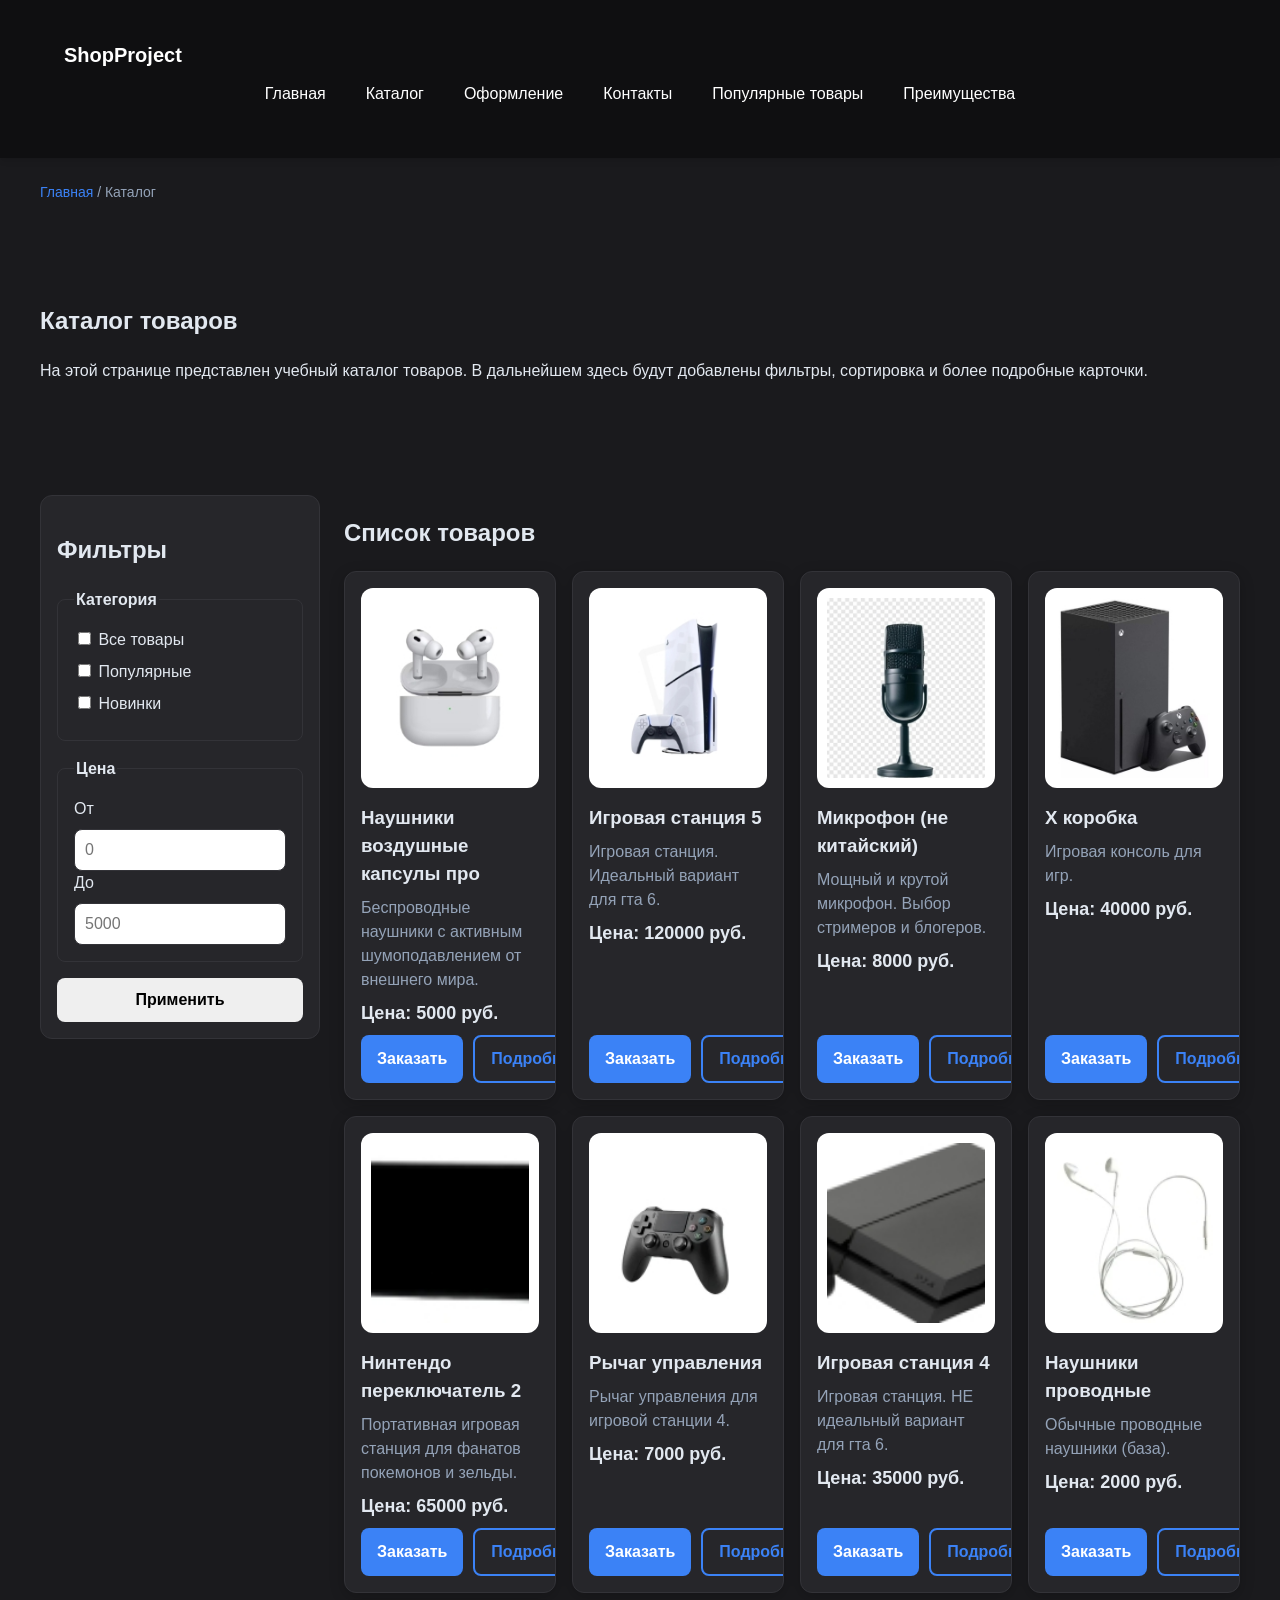
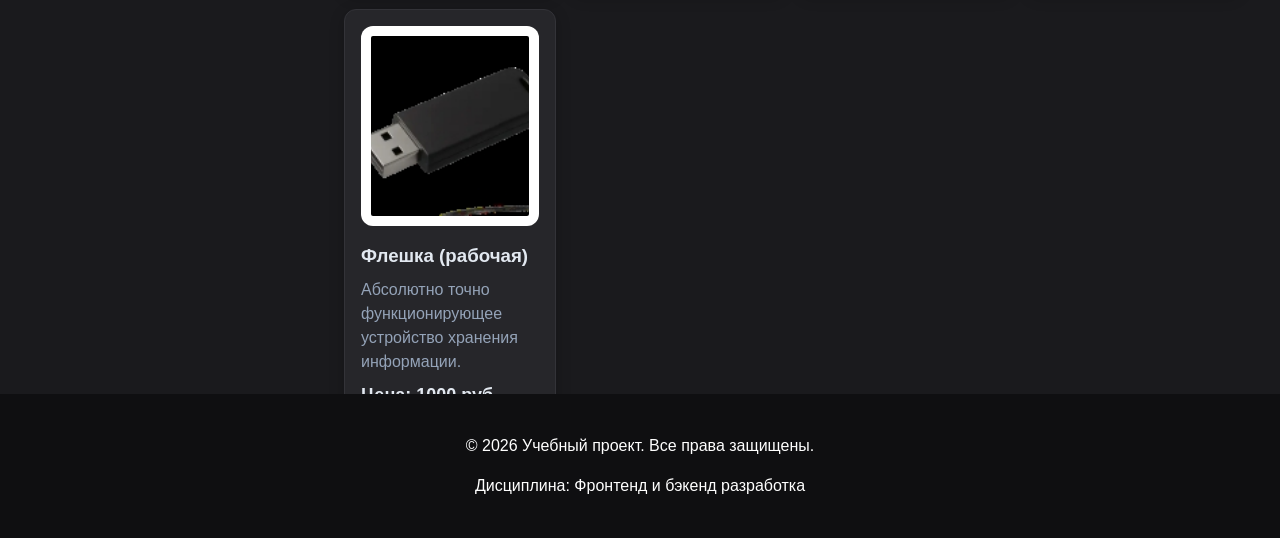
==== catalog.html @ 5bb9aa38 "feat: add responsive layout styles" ====
<!DOCTYPE html>
<html lang="ru">
<head>
    <meta charset="UTF-8">
    <meta name="viewport" content="width=device-width, initial-scale=1.0">
    <meta name="description" content="Каталог товаров учебного интернет-магазина.">
    <title>Каталог товаров — Учебный интернет-магазин</title>
    <link rel="stylesheet" href="css/style.css">
    <link rel="stylesheet" href="css/responsive.css">
    <script src="js/main.js" defer></script>
    <meta property="og:type" content="website">
    <meta property="og:title" content="Учебный интернет-магазин">
    <meta property="og:description" content="Учебный frontend-проект интернет-магазина.">
    <meta property="og:image" content="https://Al3xKhrom.github.io/kr1-html-css-shop/images/preview.jpg">
</head>
<body>
<header class="site-header">
    <div class="site-header__inner">
        <a class="site-header__logo" href="index.html">ShopProject</a>
        <nav class="site-nav" aria-label="Основная навигация">
            <ul class="site-nav__list">
                <li class="site-nav__item"><a class="site-nav__link" href="index.html">Главная</a></li>
                <li class="site-nav__item"><a class="site-nav__link" href="catalog.html">Каталог</a></li>
                <li class="site-nav__item"><a class="site-nav__link" href="order.html">Оформление</a></li>
                <li class="site-nav__item"><a class="site-nav__link" href="contacts.html">Контакты</a></li>
                <li class="site-nav__item"><a class="site-nav__link" href="index.html#popular">Популярные товары</a></li>
                <li class="site-nav__item"><a class="site-nav__link" href="index.html#advantages">Преимущества</a></li>
            </ul>
        </nav>
    </div>
</header>

<main>
    <nav class="breadcrumbs" aria-label="Хлебные крошки">
        <a class="breadcrumbs__link" href="index.html">Главная</a>
        <span class="breadcrumbs__current">Каталог</span>
    </nav>
    <section class="section">
        <h1>Каталог товаров</h1>
        <p>
            На этой странице представлен учебный каталог товаров.
            В дальнейшем здесь будут добавлены фильтры, сортировка и более
            подробные карточки.
        </p>
    </section>
    <section class="catalog-layout">
        <aside class="catalog-filters">
            <h2>Фильтры</h2>
            <form class="filters-form" action="#" method="get">
                <fieldset>
                    <legend>Категория</legend>
                    <label>
                        <input type="checkbox" name="category" value="all">
                        Все товары
                    </label>
                    <label>
                        <input type="checkbox" name="category" value="popular">
                        Популярные
                    </label>
                    <label>
                        <input type="checkbox" name="category" value="new">
                        Новинки
                    </label>
                </fieldset>
                <fieldset>
                    <legend>Цена</legend>
                    <label for="price-from">От</label>
                    <input id="price-from" name="price-from" type="number" min="0" placeholder="0">
                    <label for="price-to">До</label>
                    <input id="price-to" name="price-to" type="number" min="0" placeholder="5000">
                </fieldset>
                <button class="button" type="submit">Применить</button>
            </form>
        </aside>
        <section class="catalog-products">
            <h2>Список товаров</h2>
            <div class="products-grid">
            <article class="product-card">
                <img class="product-card__image" src="images/product-1.jpg" alt="Беспроводные наушники">
                <h3 class="product-card__title">Наушники воздушные капсулы про</h3>
                <p class="product-card__description">Беспроводные наушники с активным шумоподавлением от внешнего мира.</p>
                <p class="product-card__price">Цена: 5000 руб.</p>
                <div style="margin-top: auto; display: flex; gap: 10px;">
                    <button class="button button--primary product-card__button" type="button" data-product="Беспроводные наушники" style="margin-top: 0;">Заказать</button>
                    <a class="button button--secondary" href="product.html">Подробнее</a>
            </article>
            <article class="product-card">
                <img class="product-card__image" src="images/product-2.jpg" alt="Игровая станция 5">
                <h3 class="product-card__title">Игровая станция 5</h3>
                <p class="product-card__description">Игровая станция. Идеальный вариант для гта 6.</p>
                <p class="product-card__price">Цена: 120000 руб.</p>
                <div style="margin-top: auto; display: flex; gap: 10px;">
                    <button class="button button--primary product-card__button" type="button" data-product="Игровая станция 5" style="margin-top: 0;">Заказать</button>
                    <a class="button button--secondary" href="product.html">Подробнее</a>
            </article>
            <article class="product-card">
                <img class="product-card__image" src="images/product-3.jpg" alt="Микрофон">
                <h3 class="product-card__title">Микрофон (не китайский) </h3>
                <p class="product-card__description">Мощный и крутой микрофон. Выбор стримеров и блогеров.</p>
                <p class="product-card__price">Цена: 8000 руб.</p>
                <div style="margin-top: auto; display: flex; gap: 10px;">
                    <button class="button button--primary product-card__button" type="button" data-product="Микрофон" style="margin-top: 0;">Заказать</button>
                    <a class="button button--secondary" href="product.html">Подробнее</a>
            </article>
                <article class="product-card">
                    <img class="product-card__image" src="images/product-4.jpg" alt="Х коробка">
                    <h3 class="product-card__title">Х коробка</h3>
                    <p class="product-card__description">Игровая консоль для игр.</p>
                    <p class="product-card__price">Цена: 40000 руб.</p>
                    <div style="margin-top: auto; display: flex; gap: 10px;">
                        <button class="button button--primary product-card__button" type="button" data-product="Х коробка" style="margin-top: 0;">Заказать</button>
                        <a class="button button--secondary" href="product.html">Подробнее</a>
                </article>
                <article class="product-card">
                    <img class="product-card__image" src="images/product-5.jpg" alt="Нинтендо переключатель 2">
                    <h3 class="product-card__title">Нинтендо переключатель 2</h3>
                    <p class="product-card__description">Портативная игровая станция для фанатов покемонов и зельды.</p>
                    <p class="product-card__price">Цена: 65000 руб.</p>
                    <div style="margin-top: auto; display: flex; gap: 10px;">
                        <button class="button button--primary product-card__button" type="button" data-product="Нинтендо переключатель 2" style="margin-top: 0;">Заказать</button>
                        <a class="button button--secondary" href="product.html">Подробнее</a>
                </article>
                <article class="product-card">
                    <img class="product-card__image" src="images/product-6.jpg" alt="Рычаг управления">
                    <h3 class="product-card__title">Рычаг управления</h3>
                    <p class="product-card__description">Рычаг управления для игровой станции 4.</p>
                    <p class="product-card__price">Цена: 7000 руб.</p>
                    <div style="margin-top: auto; display: flex; gap: 10px;">
                        <button class="button button--primary product-card__button" type="button" data-product="Рычаг управления" style="margin-top: 0;">Заказать</button>
                        <a class="button button--secondary" href="product.html">Подробнее</a>
                </article>
                <article class="product-card">
                <img class="product-card__image" src="images/product-7.jpg" alt="Игровая станция 4">
                <h3 class="product-card__title">Игровая станция 4</h3>
                <p class="product-card__description">Игровая станция. НЕ идеальный вариант для гта 6.</p>
                <p class="product-card__price">Цена: 35000 руб.</p>
                    <div style="margin-top: auto; display: flex; gap: 10px;">
                        <button class="button button--primary product-card__button" type="button" data-product="Игровая станция 4" style="margin-top: 0;">Заказать</button>
                        <a class="button button--secondary" href="product.html">Подробнее</a>
            </article>
                <article class="product-card">
                    <img class="product-card__image" src="images/product-8.jpg" alt="Наушники проводные">
                    <h3 class="product-card__title">Наушники проводные</h3>
                    <p class="product-card__description">Обычные проводные наушники (база).</p>
                    <p class="product-card__price">Цена: 2000 руб.</p>
                    <div style="margin-top: auto; display: flex; gap: 10px;">
                        <button class="button button--primary product-card__button" type="button" data-product="Наушники проводные" style="margin-top: 0;">Заказать</button>
                        <a class="button button--secondary" href="product.html">Подробнее</a>
                </article>
                <article class="product-card">
                    <img class="product-card__image" src="images/product-9.jpg" alt="Флешка (рабочая)">
                    <h3 class="product-card__title">Флешка (рабочая)</h3>
                    <p class="product-card__description">Абсолютно точно функционирующее устройство хранения информации.</p>
                    <p class="product-card__price">Цена: 1000 руб.</p>
                    <div style="margin-top: auto; display: flex; gap: 10px;">
                        <button class="button button--primary product-card__button" type="button" data-product="Флешка (рабочая)" style="margin-top: 0;">Заказать</button>
                        <a class="button button--secondary" href="product.html">Подробнее</a>
                </article>
        </div>
    </section>
</main>
<footer>
    <p>&copy; 2026 Учебный проект. Все права защищены.</p>
    <p>Дисциплина: Фронтенд и бэкенд разработка</p>
</footer>
<dialog class="order-dialog" id="order-dialog" aria-labelledby="order-dialog-title">
    <h2 class="order-dialog__title" id="order-dialog-title">Оформление заявки</h2>
    <form class="order-form" id="order-form" action="#" method="post" novalidate>
        <input id="selected-product" name="selected-product" type="hidden">
        <div class="order-form__field">
            <label class="order-form__label" for="order-name">Имя</label>
            <input class="order-form__input" id="order-name" name="name" type="text" placeholder="Введите ваше имя" minlength="2" autocomplete="given-name" required>
        </div>
        <div class="order-form__field">
            <label class="order-form__label" for="order-email">E-mail</label>
            <input class="order-form__input" id="order-email" name="email" type="email" placeholder="example@mail.ru" autocomplete="email" required>
        </div>
        <div class="order-form__field">
            <label class="order-form__label" for="order-phone">Телефон</label>
            <input class="order-form__input" id="order-phone" name="phone" type="tel" inputmode="tel" placeholder="+7 (900) 000-00-00" pattern="^\+7 \(\d{3}\) \d{3}-\d{2}-\d{2}$" required>
            <small>Формат: +7 (900) 000-00-00</small>
        </div>
        <div class="order-form__field">
            <label class="order-form__label" for="order-date">Дата связи</label>
            <input class="order-form__input" id="order-date" name="date" type="date">
        </div>
        <div class="order-form__field">
            <label class="order-form__label" for="order-topic">Тема заявки</label>
            <select class="order-form__select" id="order-topic" name="topic" required>
                <option value="">Выберите тему</option>
                <option value="product">Заказ товара</option>
                <option value="consultation">Консультация</option>
                <option value="delivery">Доставка</option>
            </select>
        </div>
        <div class="order-form__field">
            <label class="order-form__label" for="order-comment">Комментарий</label>
            <textarea class="order-form__textarea" id="order-comment" name="comment" rows="4" placeholder="Укажите дополнительную информацию"></textarea>
        </div>
        <div class="order-form__field order-form__field--checkbox">
            <label class="order-form__label">
                <input class="order-form__input" id="order-agreement" name="agreement" type="checkbox" required>
                Я согласен на обработку данных
            </label>
        </div>
        <div class="order-form__actions">
            <button class="button button--secondary" type="button" id="close-order-dialog">Закрыть</button>
            <button class="button button--primary" type="submit">Отправить заявку</button>
        </div>
    </form>
</dialog>
<p class="success-message" id="success-message" hidden>
    Форма успешно отправлена!
</p>
</body>
</html>
---- css/style.css ----
/* ===============================
   1. Переменные проекта
   =============================== */

:root {
    /* Основные цвета проекта */
    --color-bg: #1a1a1d; /* Темно-серый фон сайта */
    --color-surface: #26262a; /* Цвет карточек (чуть светлее фона) */
    --color-surface-accent: #0f0f11; /* Почти черная шапка и футер */
    --color-text: #e2e8f0; /* Светло-серый, почти белый текст для хорошей читаемости */
    --color-muted: #94a3b8; /* Приглушенный серый для второстепенного текста */
    --color-primary: #3b82f6; /* Яркий синий акцент для кнопок и ссылок */
    --color-primary-dark: #2563eb;
    --color-border: #333338; /* Темные границы */
    --color-danger: #ef4444;
    --color-success: #10b981;
    --color-success-bg: rgba(16, 185, 129, 0.1); /* Полупрозрачный фон для успешных сообщений */
    --color-white: #ffffff;
    /* Отступы */
    --space-xs: 4px;
    --space-sm: 8px;
    --space-md: 16px;
    --space-lg: 24px;
    --space-xl: 32px;
    /* Скругления */
    --radius-sm: 8px;
    --radius-md: 12px;
    --radius-lg: 20px;
    /* Размеры */
    --container-width: 1200px;
}

/* ===============================
   2. Базовые стили
   =============================== */

* {
    box-sizing: border-box;
}

body {
    position: relative;
    min-height: 100vh;
    margin: 0;
    font-family: Arial, sans-serif;
    line-height: 1.5;
    color: var(--color-text);
    background-color: var(--color-bg);
}

html {
    scroll-behavior: smooth;
    scroll-padding-top: 200px; /* Отступ для якорных ссылок при липкой шапке */
}

:target {
    outline: 2px dashed var(--color-primary);
    outline-offset: 4px;
}

/* ===============================
   3. Шапка, Навигация и Подвал
   =============================== */

header,
main,
footer {
    padding: var(--space-lg);
}

.site-header {
    background-color: var(--color-surface-accent);
    position: sticky;
    top: 0;
    z-index: -100500;
    box-shadow: 0 4px 6px -1px rgba(0, 0, 0, 0.1);
}
.site-header__inner {
    max-width: var(--container-width);
    margin: 0 auto;
    padding: var(--space-md) var(--space-lg);
}
.site-header__logo {
    font-weight: 700;
    font-size: 20px;
    color: var(--color-white);
    text-decoration: none;
}

.site-nav__list {
    display: flex;
    flex-wrap: wrap;
    justify-content: center;
    align-items: center;
    gap: var(--space-md);
    padding: 0;
    margin: var(--space-sm) 0 0;
    list-style: none;
}
.site-nav__link {
    display: inline-block;
    padding: var(--space-sm) var(--space-md);
    color: var(--color-white);
    text-decoration: none;
    border-radius: var(--radius-sm);
    transition: background-color 0.2s ease;
}
.site-nav__link:hover,
.site-nav__link--active {
    color: var(--color-white);
    background-color: var(--color-primary);
}
.site-nav__link:focus-visible {
    outline: 2px solid var(--color-white);
    outline-offset: 3px;
}

footer {
    background-color: var(--color-surface-accent);
    z-index: 100;
    padding: var(--space-lg);
    color: var(--color-white);
    text-align: center;
    bottom: 0;
    left: 0;
    width: 100%;
    position: absolute
}

/* ===============================
   4. Общие элементы (Кнопки, Ссылки)
   =============================== */

a {
    color: var(--color-primary);
}
a:hover {
    color: var(--color-primary-dark);
}
a:focus-visible {
    outline: 2px solid var(--color-primary);
    outline-offset: 3px;
}

.button {
    display: inline-block;
    padding: 10px var(--space-md);
    border: none;
    border-radius: var(--radius-sm);
    font: inherit;
    font-weight: 600;
    text-decoration: none;
    text-align: center;
    cursor: pointer;
    transition: background-color 0.2s ease, color 0.2s ease;
}
.button--primary {
    color: var(--color-white);
    background-color: var(--color-primary);
}
.button--primary:hover {
    background-color: var(--color-primary-dark);
}
.button--secondary {
    color: var(--color-primary);
    background-color: transparent;
    border: 2px solid var(--color-primary);
}
.button--secondary:hover {
    color: var(--color-white);
    background-color: var(--color-primary);
}
.button:focus-visible {
    outline: 2px solid var(--color-primary);
    outline-offset: 3px;
}
.button:disabled,
.button--disabled {
    opacity: 0.6;
    cursor: not-allowed;
}
.button-up {
    position: fixed;
    bottom: 30px;
    right: 30px;
    background-color: var(--color-primary);
    color: var(--color-white);
    padding: 12px 20px;
    border-radius: var(--radius-lg);
    text-decoration: none;
    font-weight: bold;
    box-shadow: 0 4px 10px rgba(0,0,0,0.2);
    z-index: 999;
    transition: background-color 0.2s ease, transform 0.2s ease;
}
.button-up:hover {
    background-color: var(--color-primary-dark);
    color: var(--color-white);
    transform: translateY(-2px);
}

/* ===============================
   5. Карточки, Сетки и Раскладка
   =============================== */
.hero {
    max-width: var(--container-width);
    margin: 0 auto var(--space-xl);
    padding: var(--space-xl) var(--space-lg);

    /* Добавляем высоту и центрируем текст */
    min-height: 400px; /* Меняй это значение, чтобы сделать блок выше или ниже */
    display: flex;
    flex-direction: column;
    justify-content: center;

    color: var(--color-white);
    border-radius: var(--radius-lg);
    box-shadow: 0 10px 25px rgba(0,0,0,0.2);
    border: 1px solid var(--color-border);

    /* Фон с затемнением */
    background:
            linear-gradient(135deg, rgba(30, 33, 41, 0.85) 0%, rgba(21, 22, 26, 0.9) 100%),
            url('../images/product-1.jpg') center/cover no-repeat;
}

.section {
    max-width: var(--container-width);
    margin: 0 auto var(--space-xl);
}
.section h2 {
    margin-top: 0;
}

/* Каталог */
.catalog-layout {
    max-width: var(--container-width);
    margin: 0 auto var(--space-xl);
    display: grid;
    grid-template-columns: 260px 1fr;
    grid-template-areas: "filters products";
    gap: var(--space-lg);
}
.catalog-filters {
    grid-area: filters;
    padding: var(--space-md);
    border: 1px solid var(--color-border);
    border-radius: var(--radius-md);
    background-color: var(--color-surface);
    position: sticky;
    top: 120px; /* Липкий фильтр */
}
.catalog-products {
    grid-area: products;
}

/* Сетка карточек товаров */
.products-grid {
    display: grid;
    grid-template-columns: repeat(3, 1fr);
    gap: var(--space-lg);
}
@media (max-width: 900px) {
    .products-grid { grid-template-columns: repeat(2, 1fr); }
}
@media (max-width: 600px) {
    .products-grid { grid-template-columns: 1fr; }
}

/* Оформление карточки товара */
.product-card {
    position: relative;
    display: flex;
    flex-direction: column;
    gap: var(--space-sm);
    padding: var(--space-md);
    background-color: var(--color-surface);
    border-radius: var(--radius-md);
    box-shadow: 0 4px 15px rgba(0, 0, 0, 0.2); /* Более глубокая тень для темной темы */
    transition: transform 0.2s ease, box-shadow 0.2s ease;
    overflow: hidden;
    border: 1px solid var(--color-border); /* Тонкая граница для отделения от фона */
}
.product-card:hover {
    transform: translateY(-4px);
    box-shadow: 0 10px 25px rgba(0, 0, 0, 0.4); /* Усиленная тень при наведении */
}
.product-card__image {
    width: 100%;
    height: 200px;
    object-fit: contain; /* Картинка теперь будет помещаться целиком, без обрезки */
    background-color: #ffffff; /* Делаем аккуратный белый фон под фото */
    padding: 10px; /* Добавляем небольшие поля, чтобы фото "дышало" */
    border-radius: var(--radius-sm);
    margin-bottom: var(--space-sm);
}
.product-card__title {
    margin: 0;
    color: var(--color-text);
}
.product-card__description {
    margin: 0;
    color: var(--color-muted);
}
.product-card__price {
    margin: 0;
    font-size: 18px;
    font-weight: 700;
}
.product-card--discount .product-card__price {
    color: var(--color-danger);
}

/* Бейджи */
.product-card__badge {
    position: absolute;
    top: 12px;
    right: 12px;
    padding: 6px 12px;
    color: var(--color-white);
    background-color: var(--color-primary);
    border-radius: var(--radius-md);
    font-size: 12px;
    font-weight: bold;
    z-index: 10;
}
.product-card--discount .product-card__badge {
    background-color: var(--color-danger);
}

/* Сетка для детальной страницы товара */
.product-layout {
    display: grid;
    grid-template-columns: 1fr 1fr;
    gap: var(--space-xl);
    align-items: start;
}
@media (max-width: 768px) {
    .product-layout { grid-template-columns: 1fr; }
}

.review-card {
    background-color: var(--color-surface);
    padding: var(--space-md);
    border-radius: var(--radius-md);
    margin-bottom: var(--space-md);
    border-left: 4px solid var(--color-success);
    box-shadow: 0 2px 4px rgba(0,0,0,0.02);
}

.aside-info {
    max-width: var(--container-width);
    margin: 0 auto var(--space-xl);
    padding: var(--space-md);
    border-left: 4px solid var(--color-primary);
    background-color: var(--color-surface);
    border-radius: 0 var(--radius-md) var(--radius-md) 0;
}

.breadcrumbs {
    max-width: var(--container-width);
    margin: 0 auto var(--space-md);
    font-size: 14px;
    color: var(--color-muted);
}
.breadcrumbs__link { color: var(--color-primary); text-decoration: none; }
.breadcrumbs__link:hover { text-decoration: underline; }
.breadcrumbs__current::before { content: " / "; color: var(--color-muted); }
.breadcrumbs span::before { content: " / "; color: var(--color-muted); }

/* ===============================
   6. Таблицы и Формы
   =============================== */

.product-table {
    width: 100%;
    border-collapse: collapse;
    margin: var(--space-md) 0;
    background-color: var(--color-surface);
}
.product-table caption {
    font-weight: 700;
    margin-bottom: var(--space-sm);
    text-align: left;
    font-size: 18px;
}
.product-table th,
.product-table td {
    padding: 12px;
    border: 1px solid var(--color-border);
    text-align: left;
}
.product-table th {
    background-color: var(--color-bg);
    color: var(--color-muted);
}

.order-dialog {
    width: min(100% - 32px, 560px);
    padding: var(--space-lg);
    border-radius: var(--radius-lg);
    box-shadow: 0 20px 25px -5px rgba(0, 0, 0, 0.5), 0 10px 10px -5px rgba(0, 0, 0, 0.3);
    /* ВОТ ЭТИ ТРИ СТРОЧКИ КРАСЯТ ФОРМУ В ТЕМНЫЙ: */
    border: 1px solid var(--color-border);
    background-color: var(--color-surface);
    color: var(--color-text);
}
.order-dialog::backdrop {
    background-color: rgba(15, 23, 42, 0.8); /* Темный фон позади модалки */
}
.order-dialog__title { margin-top: 0; }

.order-form__field { margin-bottom: var(--space-md); }
.order-form__label {
    display: block;
    margin-bottom: var(--space-xs);
    font-weight: 600;
}
.order-form__input,
.order-form__select,
.order-form__textarea {
    width: 100%;
    padding: 12px;
    border: 1px solid var(--color-border);
    border-radius: var(--radius-sm);
    font: inherit;
    background-color: var(--color-bg);
    /* ВОТ ЭТА СТРОЧКА ДЕЛАЕТ ТЕКСТ В ПОЛЯХ СВЕТЛЫМ: */
    color: var(--color-text);
    transition: border-color 0.2s ease;
}
.order-form__input:hover,
.order-form__select:hover,
.order-form__textarea:hover {
    border-color: var(--color-primary);
}
.order-form__input:focus-visible,
.order-form__select:focus-visible,
.order-form__textarea:focus-visible {
    outline: 2px solid var(--color-primary);
    outline-offset: -1px;
    border-color: var(--color-primary);
}
.order-form__field--checkbox input[type="checkbox"] { width: auto; }
.order-form__field small {
    display: block;
    margin-top: var(--space-xs);
    color: var(--color-muted);
}
.order-form__actions {
    display: flex;
    gap: var(--space-md);
    margin-top: var(--space-lg);
}

[aria-invalid="true"] { border-color: var(--color-danger); }

.form-actions {
    display: flex;
    gap: 12px;
    margin-top: 20px;
}

.success-message {
    max-width: var(--container-width);
    margin: var(--space-lg) auto;
    padding: var(--space-md);
    border-left: 4px solid var(--color-success);
    background-color: var(--color-success-bg);
    border-radius: 0 var(--radius-md) var(--radius-md) 0;
}

.filters-form { display: grid; gap: var(--space-md); }
.filters-form fieldset {
    margin: 0;
    padding: var(--space-md);
    border: 1px solid var(--color-border);
    border-radius: var(--radius-sm);
}
.filters-form legend { font-weight: 700; }
.filters-form label { display: block; margin-bottom: var(--space-sm); }
.filters-form input[type="number"] {
    width: 100%;
    padding: 8px 10px;
    border: 1px solid var(--color-border);
    border-radius: var(--radius-sm);
    font: inherit;
}
---- css/responsive.css ----
/*
  Адаптивные стили для контрольной работы №3.
  Подход: Mobile First.
  Базовые стили рассчитаны на мобильный экран.
  Расширения добавляются через min-width медиазапросы.
*/

*,
*::before,
*::after {
    box-sizing: border-box;
}

html {
    scroll-behavior: smooth;
}

img,
video {
    max-width: 100%;
    height: auto;
}

body {
    overflow-x: hidden;
}
.container,
.main,
.section {
    width: min(100% - 32px, 1200px);
    margin-inline: auto;
}

.section {
    padding-block: clamp(24px, 5vw, 64px);
}
.site-nav__list {
    display: flex;
    flex-direction: column;
    gap: var(--space-sm, 8px);
    padding: 0;
    margin: 0;
    list-style: none;
}

.site-nav__link {
    display: block;
    padding: 12px 16px;
}

@media (min-width: 768px) {
    .site-nav__list {
        flex-direction: row;
        flex-wrap: wrap;
        align-items: center;
    }
}
.site-header {
    position: static;
}

@media (min-width: 768px) {
    .site-header {
        position: sticky;
        top: 0;
        z-index: 100;
    }
}
.hero {
    display: grid;
    gap: var(--space-lg, 24px);
    align-items: center;
}

.hero__content {
    display: grid;
    gap: var(--space-md, 16px);
}

.hero__title {
    font-size: clamp(28px, 7vw, 56px);
    line-height: 1.1;
}

.hero__image {
    width: 100%;
    max-width: 520px;
    margin-inline: auto;
}

@media (min-width: 900px) {
    .hero {
        grid-template-columns: minmax(0, 1fr) minmax(320px, 520px);
    }
}
.products-grid {
    display: grid;
    grid-template-columns: 1fr;
    gap: var(--space-md, 16px);
}

.product-card {
    min-width: 0;
}

.product-card__title,
.product-card__description {
    overflow-wrap: anywhere;
}

@media (min-width: 640px) {
    .products-grid {
        grid-template-columns: repeat(2, minmax(0, 1fr));
    }
}

@media (min-width: 1024px) {
    .products-grid {
        grid-template-columns: repeat(3, minmax(0, 1fr));
    }
}

@media (min-width: 1280px) {
    .products-grid {
        grid-template-columns: repeat(4, minmax(0, 1fr));
    }
}
.catalog-layout {
    display: grid;
    gap: var(--space-lg, 24px);
}

.catalog-filters {
    order: -1;
}

@media (min-width: 1024px) {
    .catalog-layout {
        grid-template-columns: 280px minmax(0, 1fr);
        align-items: start;
    }

    .catalog-filters {
        position: sticky;
        top: 88px;
        order: initial;
    }
}
.product-card__image {
    display: block;
    width: 100%;
    aspect-ratio: 4 / 3;
    object-fit: cover;
    border-radius: var(--radius-md, 8px);
}
.table-wrapper {
    width: 100%;
    overflow-x: auto;
    -webkit-overflow-scrolling: touch;
}

.product-table {
    width: 100%;
    min-width: 640px;
    border-collapse: collapse;
}

.product-table th,
.product-table td {
    padding: 12px;
    border: 1px solid var(--color-border, #ddd);
    text-align: left;
}
.order-dialog {
    width: min(100% - 32px, 560px);
    max-height: calc(100vh - 32px);
    overflow: auto;
}

.order-dialog::backdrop {
    background: rgb(0 0 0 / 0.5);
}
.back-to-top {
    position: fixed;
    right: 16px;
    bottom: 16px;
    z-index: 90;
}

@media (min-width: 768px) {
    .back-to-top {
        right: 32px;
        bottom: 32px;
    }
}
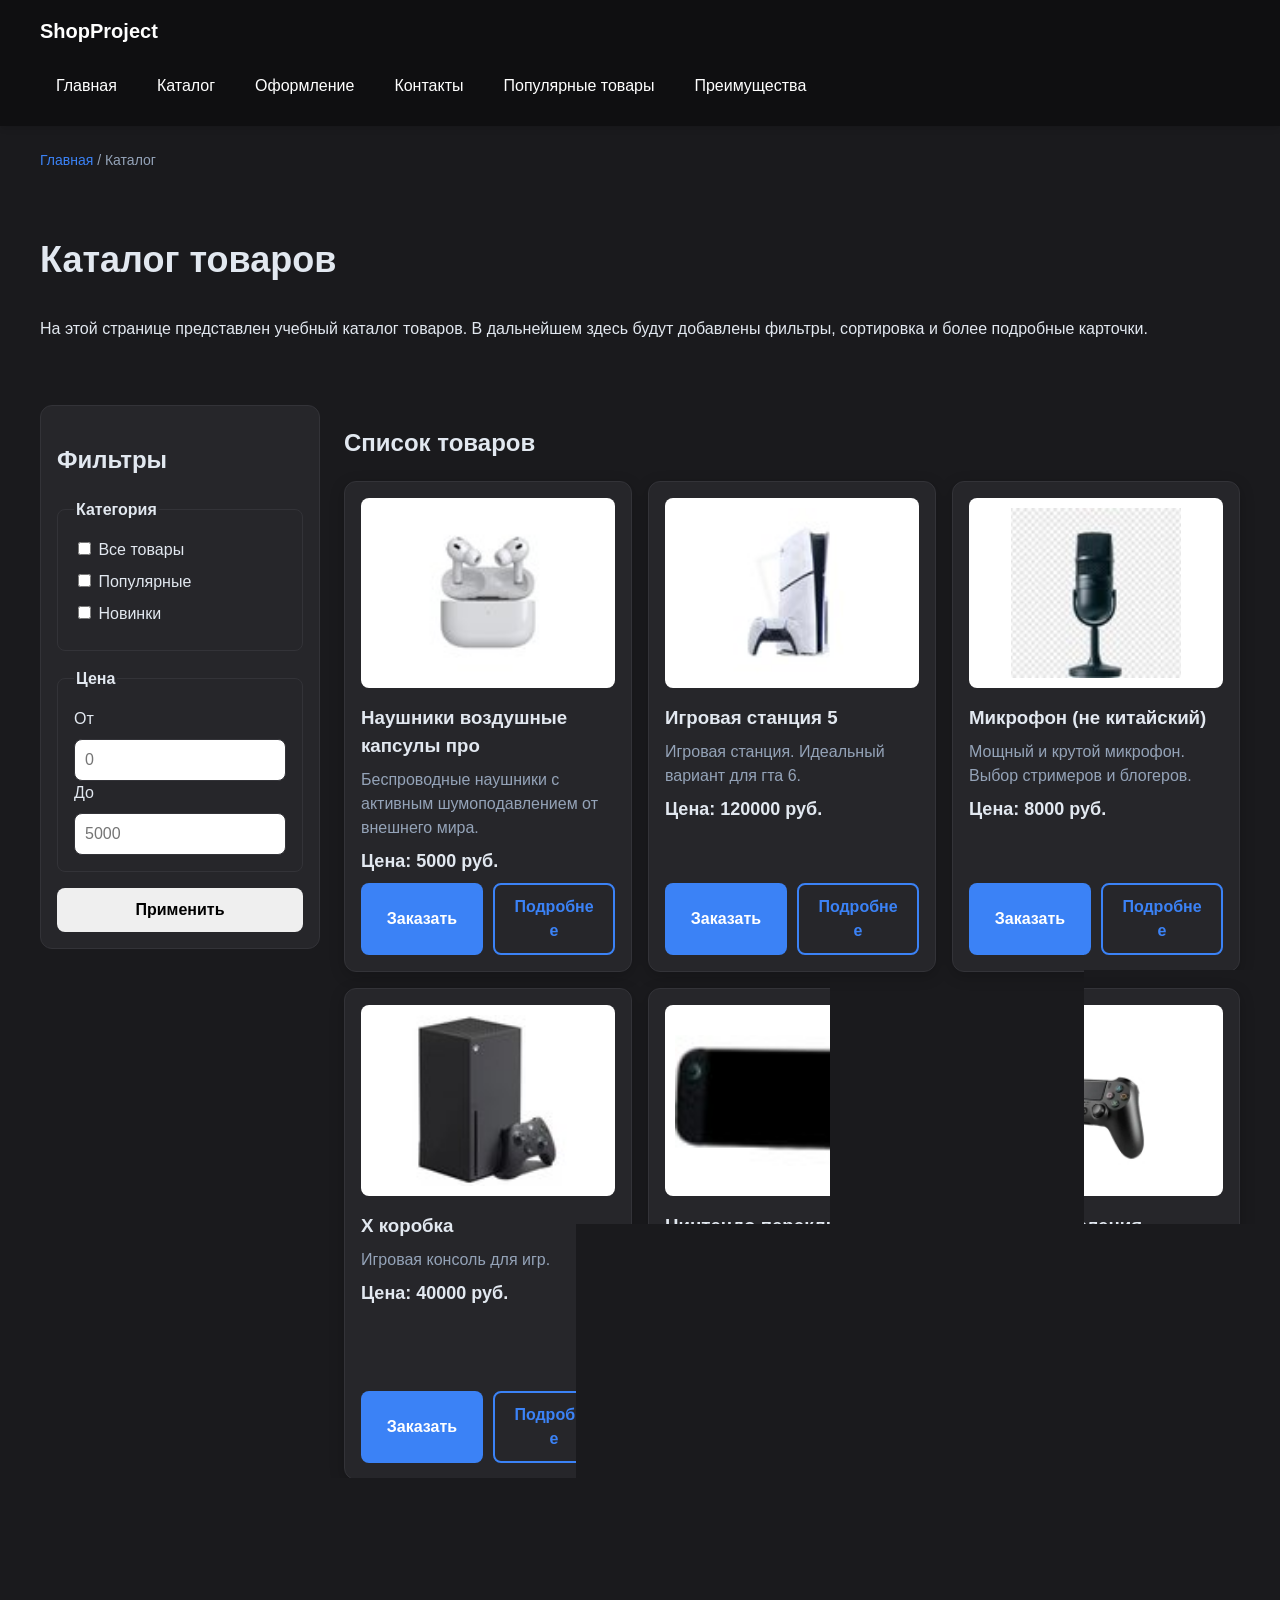
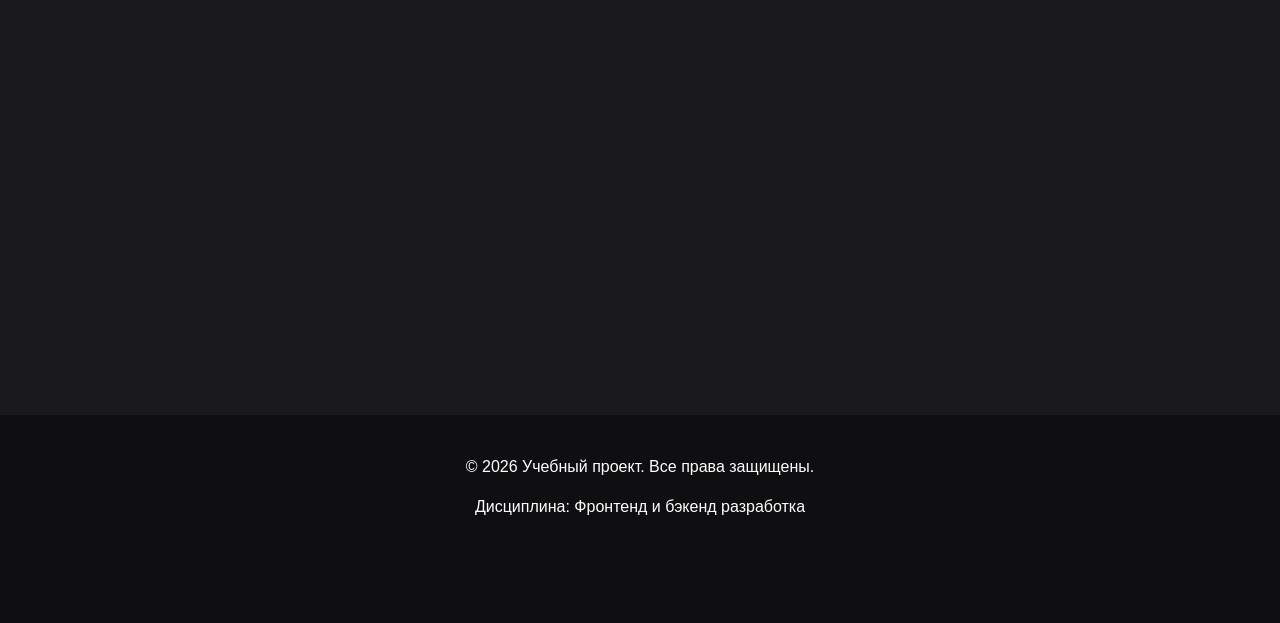
==== commit c922d81b: "work 12" ====
--- a/catalog.html
+++ b/catalog.html
@@ -76,87 +76,97 @@
             <h2>Список товаров</h2>
             <div class="products-grid">
             <article class="product-card">
-                <img class="product-card__image" src="images/product-1.jpg" alt="Беспроводные наушники">
+                <img class="product-card__image" src="images/product-1.jpg" alt="Беспроводные наушники" srcset="images/product-1-100.jpg 100w, images/product-1.jpg 200w" sizes="(min-width: 1280px) 254px, (min-width: 1024px) calc((100vw - 420px) / 2), (min-width: 640px) calc((100vw - 116px) / 2), calc(100vw - 66px)" width="200" height="200" loading="lazy">
                 <h3 class="product-card__title">Наушники воздушные капсулы про</h3>
                 <p class="product-card__description">Беспроводные наушники с активным шумоподавлением от внешнего мира.</p>
                 <p class="product-card__price">Цена: 5000 руб.</p>
-                <div style="margin-top: auto; display: flex; gap: 10px;">
+                <div class="product-card__actions">
                     <button class="button button--primary product-card__button" type="button" data-product="Беспроводные наушники" style="margin-top: 0;">Заказать</button>
                     <a class="button button--secondary" href="product.html">Подробнее</a>
+            </div>
             </article>
             <article class="product-card">
-                <img class="product-card__image" src="images/product-2.jpg" alt="Игровая станция 5">
+                <img class="product-card__image" src="images/product-2.jpg" alt="Игровая станция 5" srcset="images/product-2-100.jpg 100w, images/product-2.jpg 200w" sizes="(min-width: 1280px) 254px, (min-width: 1024px) calc((100vw - 420px) / 2), (min-width: 640px) calc((100vw - 116px) / 2), calc(100vw - 66px)" width="200" height="200" loading="lazy">
                 <h3 class="product-card__title">Игровая станция 5</h3>
                 <p class="product-card__description">Игровая станция. Идеальный вариант для гта 6.</p>
                 <p class="product-card__price">Цена: 120000 руб.</p>
-                <div style="margin-top: auto; display: flex; gap: 10px;">
+                <div class="product-card__actions">
                     <button class="button button--primary product-card__button" type="button" data-product="Игровая станция 5" style="margin-top: 0;">Заказать</button>
                     <a class="button button--secondary" href="product.html">Подробнее</a>
+            </div>
             </article>
             <article class="product-card">
-                <img class="product-card__image" src="images/product-3.jpg" alt="Микрофон">
+                <img class="product-card__image" src="images/product-3.jpg" alt="Микрофон" srcset="images/product-3-100.jpg 100w, images/product-3.jpg 200w" sizes="(min-width: 1280px) 254px, (min-width: 1024px) calc((100vw - 420px) / 2), (min-width: 640px) calc((100vw - 116px) / 2), calc(100vw - 66px)" width="200" height="200" loading="lazy">
                 <h3 class="product-card__title">Микрофон (не китайский) </h3>
                 <p class="product-card__description">Мощный и крутой микрофон. Выбор стримеров и блогеров.</p>
                 <p class="product-card__price">Цена: 8000 руб.</p>
-                <div style="margin-top: auto; display: flex; gap: 10px;">
+                <div class="product-card__actions">
                     <button class="button button--primary product-card__button" type="button" data-product="Микрофон" style="margin-top: 0;">Заказать</button>
                     <a class="button button--secondary" href="product.html">Подробнее</a>
-            </article>
-                <article class="product-card">
-                    <img class="product-card__image" src="images/product-4.jpg" alt="Х коробка">
+            </div>
+            </article>
+                <article class="product-card">
+                    <img class="product-card__image" src="images/product-4.jpg" alt="Х коробка" srcset="images/product-4-100.jpg 100w, images/product-4.jpg 200w" sizes="(min-width: 1280px) 254px, (min-width: 1024px) calc((100vw - 420px) / 2), (min-width: 640px) calc((100vw - 116px) / 2), calc(100vw - 66px)" width="200" height="200" loading="lazy">
                     <h3 class="product-card__title">Х коробка</h3>
                     <p class="product-card__description">Игровая консоль для игр.</p>
                     <p class="product-card__price">Цена: 40000 руб.</p>
-                    <div style="margin-top: auto; display: flex; gap: 10px;">
+                    <div class="product-card__actions">
                         <button class="button button--primary product-card__button" type="button" data-product="Х коробка" style="margin-top: 0;">Заказать</button>
                         <a class="button button--secondary" href="product.html">Подробнее</a>
-                </article>
-                <article class="product-card">
-                    <img class="product-card__image" src="images/product-5.jpg" alt="Нинтендо переключатель 2">
+                </div>
+                </article>
+                <article class="product-card">
+                    <img class="product-card__image" src="images/product-5.jpg" alt="Нинтендо переключатель 2" srcset="images/product-5-100.jpg 100w, images/product-5.jpg 200w" sizes="(min-width: 1280px) 254px, (min-width: 1024px) calc((100vw - 420px) / 2), (min-width: 640px) calc((100vw - 116px) / 2), calc(100vw - 66px)" width="200" height="112" loading="lazy">
                     <h3 class="product-card__title">Нинтендо переключатель 2</h3>
                     <p class="product-card__description">Портативная игровая станция для фанатов покемонов и зельды.</p>
                     <p class="product-card__price">Цена: 65000 руб.</p>
-                    <div style="margin-top: auto; display: flex; gap: 10px;">
+                    <div class="product-card__actions">
                         <button class="button button--primary product-card__button" type="button" data-product="Нинтендо переключатель 2" style="margin-top: 0;">Заказать</button>
                         <a class="button button--secondary" href="product.html">Подробнее</a>
-                </article>
-                <article class="product-card">
-                    <img class="product-card__image" src="images/product-6.jpg" alt="Рычаг управления">
+                </div>
+                </article>
+                <article class="product-card">
+                    <img class="product-card__image" src="images/product-6.jpg" alt="Рычаг управления" srcset="images/product-6-100.jpg 100w, images/product-6.jpg 200w" sizes="(min-width: 1280px) 254px, (min-width: 1024px) calc((100vw - 420px) / 2), (min-width: 640px) calc((100vw - 116px) / 2), calc(100vw - 66px)" width="200" height="156" loading="lazy">
                     <h3 class="product-card__title">Рычаг управления</h3>
                     <p class="product-card__description">Рычаг управления для игровой станции 4.</p>
                     <p class="product-card__price">Цена: 7000 руб.</p>
-                    <div style="margin-top: auto; display: flex; gap: 10px;">
+                    <div class="product-card__actions">
                         <button class="button button--primary product-card__button" type="button" data-product="Рычаг управления" style="margin-top: 0;">Заказать</button>
                         <a class="button button--secondary" href="product.html">Подробнее</a>
-                </article>
-                <article class="product-card">
-                <img class="product-card__image" src="images/product-7.jpg" alt="Игровая станция 4">
+                </div>
+                </article>
+                <article class="product-card">
+                <img class="product-card__image" src="images/product-7.jpg" alt="Игровая станция 4" srcset="images/product-7-100.jpg 100w, images/product-7.jpg 200w" sizes="(min-width: 1280px) 254px, (min-width: 1024px) calc((100vw - 420px) / 2), (min-width: 640px) calc((100vw - 116px) / 2), calc(100vw - 66px)" width="200" height="86" loading="lazy">
                 <h3 class="product-card__title">Игровая станция 4</h3>
                 <p class="product-card__description">Игровая станция. НЕ идеальный вариант для гта 6.</p>
                 <p class="product-card__price">Цена: 35000 руб.</p>
-                    <div style="margin-top: auto; display: flex; gap: 10px;">
+                    <div class="product-card__actions">
                         <button class="button button--primary product-card__button" type="button" data-product="Игровая станция 4" style="margin-top: 0;">Заказать</button>
                         <a class="button button--secondary" href="product.html">Подробнее</a>
-            </article>
-                <article class="product-card">
-                    <img class="product-card__image" src="images/product-8.jpg" alt="Наушники проводные">
+            </div>
+            </article>
+                <article class="product-card">
+                    <img class="product-card__image" src="images/product-8.jpg" alt="Наушники проводные" srcset="images/product-8-100.jpg 100w, images/product-8.jpg 200w" sizes="(min-width: 1280px) 254px, (min-width: 1024px) calc((100vw - 420px) / 2), (min-width: 640px) calc((100vw - 116px) / 2), calc(100vw - 66px)" width="200" height="150" loading="lazy">
                     <h3 class="product-card__title">Наушники проводные</h3>
                     <p class="product-card__description">Обычные проводные наушники (база).</p>
                     <p class="product-card__price">Цена: 2000 руб.</p>
-                    <div style="margin-top: auto; display: flex; gap: 10px;">
+                    <div class="product-card__actions">
                         <button class="button button--primary product-card__button" type="button" data-product="Наушники проводные" style="margin-top: 0;">Заказать</button>
                         <a class="button button--secondary" href="product.html">Подробнее</a>
-                </article>
-                <article class="product-card">
-                    <img class="product-card__image" src="images/product-9.jpg" alt="Флешка (рабочая)">
+                </div>
+                </article>
+                <article class="product-card">
+                    <img class="product-card__image" src="images/product-9.jpg" alt="Флешка (рабочая)" srcset="images/product-9-100.jpg 100w, images/product-9.jpg 200w" sizes="(min-width: 1280px) 254px, (min-width: 1024px) calc((100vw - 420px) / 2), (min-width: 640px) calc((100vw - 116px) / 2), calc(100vw - 66px)" width="200" height="133" loading="lazy">
                     <h3 class="product-card__title">Флешка (рабочая)</h3>
                     <p class="product-card__description">Абсолютно точно функционирующее устройство хранения информации.</p>
                     <p class="product-card__price">Цена: 1000 руб.</p>
-                    <div style="margin-top: auto; display: flex; gap: 10px;">
+                    <div class="product-card__actions">
                         <button class="button button--primary product-card__button" type="button" data-product="Флешка (рабочая)" style="margin-top: 0;">Заказать</button>
                         <a class="button button--secondary" href="product.html">Подробнее</a>
-                </article>
-        </div>
+                </div>
+                </article>
+        </div>
+    </section>
     </section>
 </main>
 <footer>
@@ -177,7 +187,7 @@
         </div>
         <div class="order-form__field">
             <label class="order-form__label" for="order-phone">Телефон</label>
-            <input class="order-form__input" id="order-phone" name="phone" type="tel" inputmode="tel" placeholder="+7 (900) 000-00-00" pattern="^\+7 \(\d{3}\) \d{3}-\d{2}-\d{2}$" required>
+            <input class="order-form__input" id="order-phone" name="phone" type="tel" inputmode="tel" placeholder="+7 (900) 000-00-00" pattern="[+]7 [(][0-9]{3}[)] [0-9]{3}&#45;[0-9]{2}&#45;[0-9]{2}" required>
             <small>Формат: +7 (900) 000-00-00</small>
         </div>
         <div class="order-form__field">
@@ -209,8 +219,8 @@
         </div>
     </form>
 </dialog>
-<p class="success-message" id="success-message" hidden>
-    Форма успешно отправлена!
+<p class="success-message" id="success-message" role="status" hidden>
+    Заявка проверена. Это учебная форма: данные на сервер не отправляются.
 </p>
 </body>
 </html>
--- a/css/style.css
+++ b/css/style.css
@@ -72,7 +72,7 @@
     background-color: var(--color-surface-accent);
     position: sticky;
     top: 0;
-    z-index: -100500;
+    z-index: 100;
     box-shadow: 0 4px 6px -1px rgba(0, 0, 0, 0.1);
 }
 .site-header__inner {
@@ -124,7 +124,7 @@
     bottom: 0;
     left: 0;
     width: 100%;
-    position: absolute
+    position: static;
 }
 
 /* ===============================
@@ -260,12 +260,8 @@
     grid-template-columns: repeat(3, 1fr);
     gap: var(--space-lg);
 }
-@media (max-width: 900px) {
-    .products-grid { grid-template-columns: repeat(2, 1fr); }
-}
-@media (max-width: 600px) {
-    .products-grid { grid-template-columns: 1fr; }
-}
+
+
 
 /* Оформление карточки товара */
 .product-card {
@@ -335,9 +331,7 @@
     gap: var(--space-xl);
     align-items: start;
 }
-@media (max-width: 768px) {
-    .product-layout { grid-template-columns: 1fr; }
-}
+
 
 .review-card {
     background-color: var(--color-surface);
--- a/css/responsive.css
+++ b/css/responsive.css
@@ -1,196 +1,61 @@
-/*
-  Адаптивные стили для контрольной работы №3.
-  Подход: Mobile First.
-  Базовые стили рассчитаны на мобильный экран.
-  Расширения добавляются через min-width медиазапросы.
-*/
-
-*,
-*::before,
-*::after {
-    box-sizing: border-box;
+/* КР №3: Mobile First. Раскладка расширяется через min-width. */
+*, *::before, *::after { box-sizing: border-box; }
+html { scroll-behavior: smooth; scroll-padding-top: 24px; }
+body { display: flex; flex-direction: column; min-height: 100vh; }
+main { flex: 1; width: min(100% - 32px, 1200px); margin-inline: auto; padding: 24px 0; }
+footer { position: static; padding: 24px 16px 88px; }
+img, video { max-width: 100%; height: auto; }
+h1 { font-size: clamp(26px, 4vw, 36px); overflow-wrap: anywhere; }
+.section { width: 100%; padding-block: 16px; }
+.site-header { position: static; z-index: 100; padding: 16px; }
+.site-header__inner { padding: 0; }
+.site-nav__list { flex-direction: column; align-items: stretch; gap: 8px; margin-top: 16px; }
+.site-nav__link { display: block; padding: 12px 16px; }
+.hero { display: flex; flex-direction: column; align-items: flex-start; gap: 16px; min-height: 0; padding: clamp(20px, 4vw, 48px); }
+.hero__title { font-size: clamp(28px, 5vw, 56px); line-height: 1.15; margin: 0; }
+.hero p { max-width: 65ch; margin: 0; }
+.products-grid { display: grid; grid-template-columns: minmax(0, 1fr); gap: 16px; }
+.product-card, .catalog-products, .product-layout > *, .order-form__field { min-width: 0; }
+.product-card__title, .product-card__description { overflow-wrap: anywhere; }
+.product-card__image { display: block; width: 100%; height: auto; aspect-ratio: 4 / 3; object-fit: contain; }
+.product-card__actions, .product-actions { display: flex; flex-wrap: wrap; gap: 10px; margin-top: auto; }
+.product-card__actions > *, .product-actions > * { flex: 1 1 120px; }
+.product-actions { margin-top: 24px; }
+.catalog-layout { grid-template-columns: minmax(0, 1fr); grid-template-areas: "filters" "products"; gap: 24px; }
+.catalog-filters { position: static; min-width: 0; }
+.filters-form fieldset { min-width: 0; }
+.product-layout { grid-template-columns: minmax(0, 1fr); gap: 24px; }
+.table-wrapper { width: 100%; overflow-x: auto; }
+.product-table { width: 100%; min-width: 640px; }
+.order-form { display: grid; grid-template-columns: minmax(0, 1fr); gap: 16px; }
+.order-form__field { margin: 0; }
+.order-form__input, .order-form__select, .order-form__textarea { min-width: 0; max-width: 100%; min-height: 44px; font-size: 16px; }
+.order-form__textarea { resize: vertical; }
+.order-form__input[type="checkbox"] { width: auto; min-height: auto; }
+.order-form__actions { flex-direction: column; margin-top: 8px; }
+.order-dialog { width: min(100% - 32px, 560px); max-height: calc(100vh - 32px); max-height: calc(100dvh - 32px); overflow: auto; padding: 20px; }
+.button { min-height: 44px; overflow-wrap: anywhere; }
+.button-up { right: 16px; bottom: 16px; z-index: 90; }
+.success-message { width: min(100% - 32px, 1200px); }
+@media (min-width: 640px) {
+    .products-grid { grid-template-columns: repeat(2, minmax(0, 1fr)); }
+    .order-form__actions { flex-direction: row; flex-wrap: wrap; }
 }
-
-html {
-    scroll-behavior: smooth;
+@media (min-width: 768px) {
+    .site-nav__list { flex-direction: row; flex-wrap: wrap; align-items: center; justify-content: flex-start; }
+    .order-form--page { grid-template-columns: repeat(2, minmax(0, 1fr)); }
+    .order-form--page .order-form__field:has(textarea),
+    .order-form--page .order-form__field--checkbox,
+    .order-form--page .order-form__actions { grid-column: 1 / -1; }
 }
-
-img,
-video {
-    max-width: 100%;
-    height: auto;
+@media (min-width: 1024px) {
+    .products-grid { grid-template-columns: repeat(3, minmax(0, 1fr)); }
+    .catalog-layout { grid-template-columns: 280px minmax(0, 1fr); grid-template-areas: "filters products"; align-items: start; }
+    .catalog-filters { position: sticky; top: 24px; }
+    .catalog-products .products-grid { grid-template-columns: repeat(2, minmax(0, 1fr)); }
+    .product-layout { grid-template-columns: repeat(2, minmax(0, 1fr)); }
 }
-
-body {
-    overflow-x: hidden;
+@media (min-width: 1280px) {
+    .products-grid { grid-template-columns: repeat(4, minmax(0, 1fr)); }
+    .catalog-products .products-grid { grid-template-columns: repeat(3, minmax(0, 1fr)); }
 }
-.container,
-.main,
-.section {
-    width: min(100% - 32px, 1200px);
-    margin-inline: auto;
-}
-
-.section {
-    padding-block: clamp(24px, 5vw, 64px);
-}
-.site-nav__list {
-    display: flex;
-    flex-direction: column;
-    gap: var(--space-sm, 8px);
-    padding: 0;
-    margin: 0;
-    list-style: none;
-}
-
-.site-nav__link {
-    display: block;
-    padding: 12px 16px;
-}
-
-@media (min-width: 768px) {
-    .site-nav__list {
-        flex-direction: row;
-        flex-wrap: wrap;
-        align-items: center;
-    }
-}
-.site-header {
-    position: static;
-}
-
-@media (min-width: 768px) {
-    .site-header {
-        position: sticky;
-        top: 0;
-        z-index: 100;
-    }
-}
-.hero {
-    display: grid;
-    gap: var(--space-lg, 24px);
-    align-items: center;
-}
-
-.hero__content {
-    display: grid;
-    gap: var(--space-md, 16px);
-}
-
-.hero__title {
-    font-size: clamp(28px, 7vw, 56px);
-    line-height: 1.1;
-}
-
-.hero__image {
-    width: 100%;
-    max-width: 520px;
-    margin-inline: auto;
-}
-
-@media (min-width: 900px) {
-    .hero {
-        grid-template-columns: minmax(0, 1fr) minmax(320px, 520px);
-    }
-}
-.products-grid {
-    display: grid;
-    grid-template-columns: 1fr;
-    gap: var(--space-md, 16px);
-}
-
-.product-card {
-    min-width: 0;
-}
-
-.product-card__title,
-.product-card__description {
-    overflow-wrap: anywhere;
-}
-
-@media (min-width: 640px) {
-    .products-grid {
-        grid-template-columns: repeat(2, minmax(0, 1fr));
-    }
-}
-
-@media (min-width: 1024px) {
-    .products-grid {
-        grid-template-columns: repeat(3, minmax(0, 1fr));
-    }
-}
-
-@media (min-width: 1280px) {
-    .products-grid {
-        grid-template-columns: repeat(4, minmax(0, 1fr));
-    }
-}
-.catalog-layout {
-    display: grid;
-    gap: var(--space-lg, 24px);
-}
-
-.catalog-filters {
-    order: -1;
-}
-
-@media (min-width: 1024px) {
-    .catalog-layout {
-        grid-template-columns: 280px minmax(0, 1fr);
-        align-items: start;
-    }
-
-    .catalog-filters {
-        position: sticky;
-        top: 88px;
-        order: initial;
-    }
-}
-.product-card__image {
-    display: block;
-    width: 100%;
-    aspect-ratio: 4 / 3;
-    object-fit: cover;
-    border-radius: var(--radius-md, 8px);
-}
-.table-wrapper {
-    width: 100%;
-    overflow-x: auto;
-    -webkit-overflow-scrolling: touch;
-}
-
-.product-table {
-    width: 100%;
-    min-width: 640px;
-    border-collapse: collapse;
-}
-
-.product-table th,
-.product-table td {
-    padding: 12px;
-    border: 1px solid var(--color-border, #ddd);
-    text-align: left;
-}
-.order-dialog {
-    width: min(100% - 32px, 560px);
-    max-height: calc(100vh - 32px);
-    overflow: auto;
-}
-
-.order-dialog::backdrop {
-    background: rgb(0 0 0 / 0.5);
-}
-.back-to-top {
-    position: fixed;
-    right: 16px;
-    bottom: 16px;
-    z-index: 90;
-}
-
-@media (min-width: 768px) {
-    .back-to-top {
-        right: 32px;
-        bottom: 32px;
-    }
-}
-
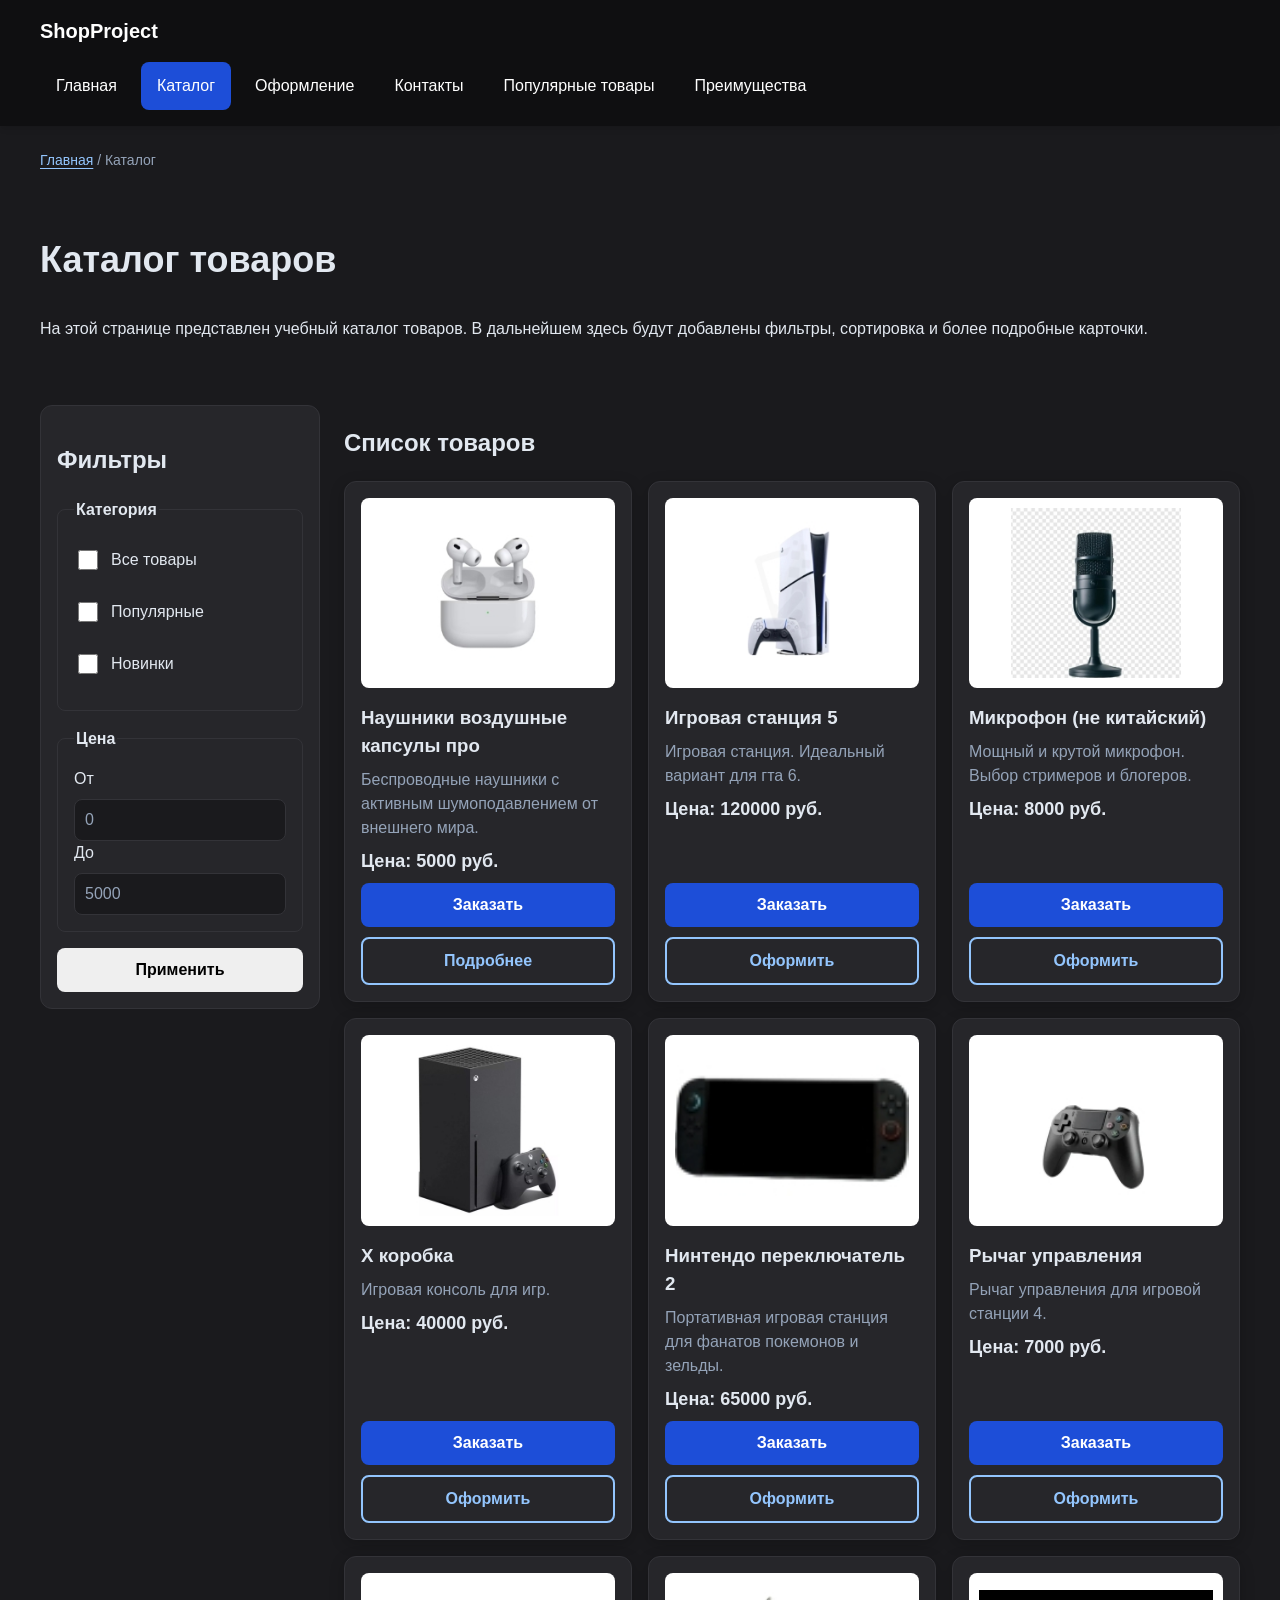
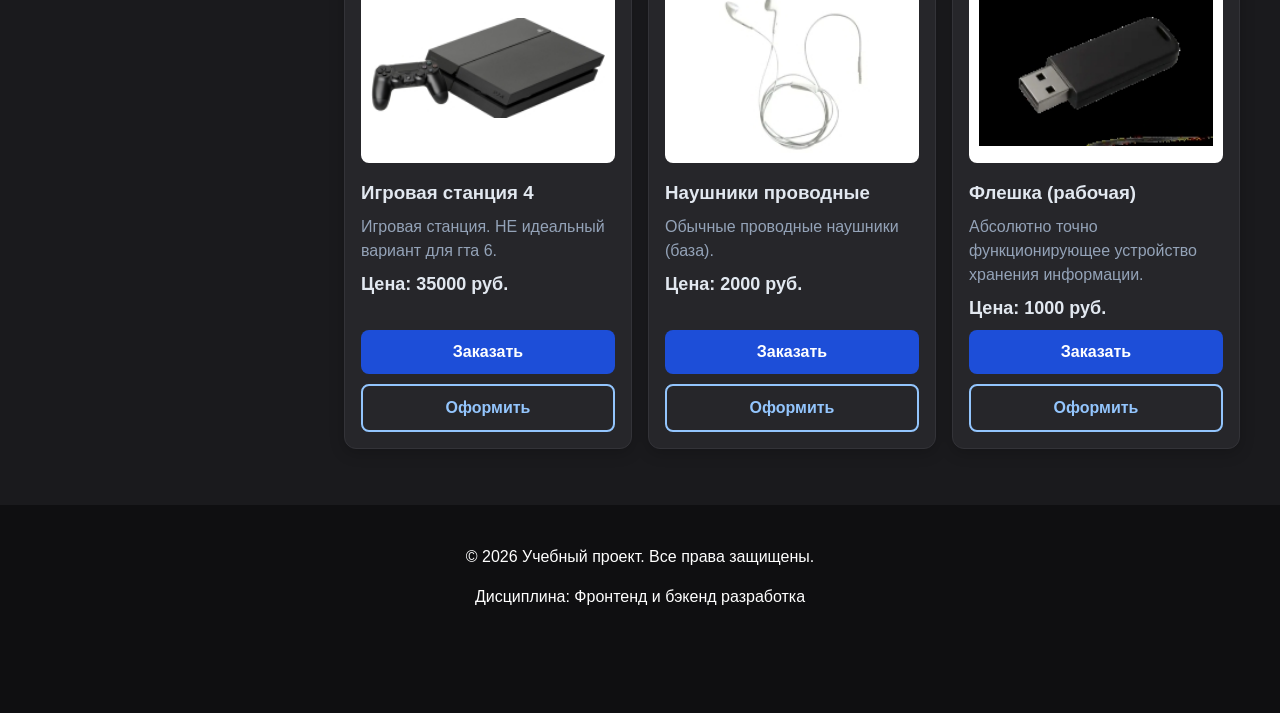
==== commit 35ed4b1d: "fix: improve accessibility and add Lighthouse report" ====
--- a/catalog.html
+++ b/catalog.html
@@ -7,20 +7,22 @@
     <title>Каталог товаров — Учебный интернет-магазин</title>
     <link rel="stylesheet" href="css/style.css">
     <link rel="stylesheet" href="css/responsive.css">
+    <link rel="stylesheet" href="css/accessibility.css">
     <script src="js/main.js" defer></script>
     <meta property="og:type" content="website">
     <meta property="og:title" content="Учебный интернет-магазин">
     <meta property="og:description" content="Учебный frontend-проект интернет-магазина.">
     <meta property="og:image" content="https://Al3xKhrom.github.io/kr1-html-css-shop/images/preview.jpg">
 </head>
-<body>
+<body id="top">
+<a class="skip-link" href="#main">Перейти к основному содержимому</a>
 <header class="site-header">
     <div class="site-header__inner">
         <a class="site-header__logo" href="index.html">ShopProject</a>
         <nav class="site-nav" aria-label="Основная навигация">
             <ul class="site-nav__list">
                 <li class="site-nav__item"><a class="site-nav__link" href="index.html">Главная</a></li>
-                <li class="site-nav__item"><a class="site-nav__link" href="catalog.html">Каталог</a></li>
+                <li class="site-nav__item"><a class="site-nav__link site-nav__link--active" href="catalog.html" aria-current="page">Каталог</a></li>
                 <li class="site-nav__item"><a class="site-nav__link" href="order.html">Оформление</a></li>
                 <li class="site-nav__item"><a class="site-nav__link" href="contacts.html">Контакты</a></li>
                 <li class="site-nav__item"><a class="site-nav__link" href="index.html#popular">Популярные товары</a></li>
@@ -29,11 +31,10 @@
         </nav>
     </div>
 </header>
-
-<main>
+<main id="main" tabindex="-1">
     <nav class="breadcrumbs" aria-label="Хлебные крошки">
         <a class="breadcrumbs__link" href="index.html">Главная</a>
-        <span class="breadcrumbs__current">Каталог</span>
+        <span class="breadcrumbs__current" aria-current="page">Каталог</span>
     </nav>
     <section class="section">
         <h1>Каталог товаров</h1>
@@ -81,8 +82,8 @@
                 <p class="product-card__description">Беспроводные наушники с активным шумоподавлением от внешнего мира.</p>
                 <p class="product-card__price">Цена: 5000 руб.</p>
                 <div class="product-card__actions">
-                    <button class="button button--primary product-card__button" type="button" data-product="Беспроводные наушники" style="margin-top: 0;">Заказать</button>
-                    <a class="button button--secondary" href="product.html">Подробнее</a>
+                    <button class="button button--primary product-card__button" aria-label="Заказать: Наушники воздушные капсулы про" aria-haspopup="dialog" aria-controls="order-dialog" type="button" data-product="Беспроводные наушники" style="margin-top: 0;">Заказать</button>
+                    <a class="button button--secondary" href="product.html" aria-label="Подробнее о наушниках">Подробнее</a>
             </div>
             </article>
             <article class="product-card">
@@ -91,8 +92,8 @@
                 <p class="product-card__description">Игровая станция. Идеальный вариант для гта 6.</p>
                 <p class="product-card__price">Цена: 120000 руб.</p>
                 <div class="product-card__actions">
-                    <button class="button button--primary product-card__button" type="button" data-product="Игровая станция 5" style="margin-top: 0;">Заказать</button>
-                    <a class="button button--secondary" href="product.html">Подробнее</a>
+                    <button class="button button--primary product-card__button" aria-label="Заказать: Игровая станция 5" aria-haspopup="dialog" aria-controls="order-dialog" type="button" data-product="Игровая станция 5" style="margin-top: 0;">Заказать</button>
+                    <a class="button button--secondary" href="order.html" aria-label="Оформить заявку: Игровая станция 5">Оформить</a>
             </div>
             </article>
             <article class="product-card">
@@ -101,18 +102,18 @@
                 <p class="product-card__description">Мощный и крутой микрофон. Выбор стримеров и блогеров.</p>
                 <p class="product-card__price">Цена: 8000 руб.</p>
                 <div class="product-card__actions">
-                    <button class="button button--primary product-card__button" type="button" data-product="Микрофон" style="margin-top: 0;">Заказать</button>
-                    <a class="button button--secondary" href="product.html">Подробнее</a>
-            </div>
-            </article>
-                <article class="product-card">
-                    <img class="product-card__image" src="images/product-4.jpg" alt="Х коробка" srcset="images/product-4-100.jpg 100w, images/product-4.jpg 200w" sizes="(min-width: 1280px) 254px, (min-width: 1024px) calc((100vw - 420px) / 2), (min-width: 640px) calc((100vw - 116px) / 2), calc(100vw - 66px)" width="200" height="200" loading="lazy">
+                    <button class="button button--primary product-card__button" aria-label="Заказать: Микрофон (не китайский)" aria-haspopup="dialog" aria-controls="order-dialog" type="button" data-product="Микрофон" style="margin-top: 0;">Заказать</button>
+                    <a class="button button--secondary" href="order.html" aria-label="Оформить заявку: Микрофон (не китайский)">Оформить</a>
+            </div>
+            </article>
+                <article class="product-card">
+                    <img class="product-card__image" src="images/product-4.jpg" alt="Игровая консоль Х коробка" srcset="images/product-4-100.jpg 100w, images/product-4.jpg 200w" sizes="(min-width: 1280px) 254px, (min-width: 1024px) calc((100vw - 420px) / 2), (min-width: 640px) calc((100vw - 116px) / 2), calc(100vw - 66px)" width="200" height="200" loading="lazy">
                     <h3 class="product-card__title">Х коробка</h3>
                     <p class="product-card__description">Игровая консоль для игр.</p>
                     <p class="product-card__price">Цена: 40000 руб.</p>
                     <div class="product-card__actions">
-                        <button class="button button--primary product-card__button" type="button" data-product="Х коробка" style="margin-top: 0;">Заказать</button>
-                        <a class="button button--secondary" href="product.html">Подробнее</a>
+                        <button class="button button--primary product-card__button" aria-label="Заказать: Х коробка" aria-haspopup="dialog" aria-controls="order-dialog" type="button" data-product="Х коробка" style="margin-top: 0;">Заказать</button>
+                        <a class="button button--secondary" href="order.html" aria-label="Оформить заявку: Х коробка">Оформить</a>
                 </div>
                 </article>
                 <article class="product-card">
@@ -121,18 +122,18 @@
                     <p class="product-card__description">Портативная игровая станция для фанатов покемонов и зельды.</p>
                     <p class="product-card__price">Цена: 65000 руб.</p>
                     <div class="product-card__actions">
-                        <button class="button button--primary product-card__button" type="button" data-product="Нинтендо переключатель 2" style="margin-top: 0;">Заказать</button>
-                        <a class="button button--secondary" href="product.html">Подробнее</a>
-                </div>
-                </article>
-                <article class="product-card">
-                    <img class="product-card__image" src="images/product-6.jpg" alt="Рычаг управления" srcset="images/product-6-100.jpg 100w, images/product-6.jpg 200w" sizes="(min-width: 1280px) 254px, (min-width: 1024px) calc((100vw - 420px) / 2), (min-width: 640px) calc((100vw - 116px) / 2), calc(100vw - 66px)" width="200" height="156" loading="lazy">
+                        <button class="button button--primary product-card__button" aria-label="Заказать: Нинтендо переключатель 2" aria-haspopup="dialog" aria-controls="order-dialog" type="button" data-product="Нинтендо переключатель 2" style="margin-top: 0;">Заказать</button>
+                        <a class="button button--secondary" href="order.html" aria-label="Оформить заявку: Нинтендо переключатель 2">Оформить</a>
+                </div>
+                </article>
+                <article class="product-card">
+                    <img class="product-card__image" src="images/product-6.jpg" alt="Игровой контроллер" srcset="images/product-6-100.jpg 100w, images/product-6.jpg 200w" sizes="(min-width: 1280px) 254px, (min-width: 1024px) calc((100vw - 420px) / 2), (min-width: 640px) calc((100vw - 116px) / 2), calc(100vw - 66px)" width="200" height="156" loading="lazy">
                     <h3 class="product-card__title">Рычаг управления</h3>
                     <p class="product-card__description">Рычаг управления для игровой станции 4.</p>
                     <p class="product-card__price">Цена: 7000 руб.</p>
                     <div class="product-card__actions">
-                        <button class="button button--primary product-card__button" type="button" data-product="Рычаг управления" style="margin-top: 0;">Заказать</button>
-                        <a class="button button--secondary" href="product.html">Подробнее</a>
+                        <button class="button button--primary product-card__button" aria-label="Заказать: Рычаг управления" aria-haspopup="dialog" aria-controls="order-dialog" type="button" data-product="Рычаг управления" style="margin-top: 0;">Заказать</button>
+                        <a class="button button--secondary" href="order.html" aria-label="Оформить заявку: Рычаг управления">Оформить</a>
                 </div>
                 </article>
                 <article class="product-card">
@@ -141,8 +142,8 @@
                 <p class="product-card__description">Игровая станция. НЕ идеальный вариант для гта 6.</p>
                 <p class="product-card__price">Цена: 35000 руб.</p>
                     <div class="product-card__actions">
-                        <button class="button button--primary product-card__button" type="button" data-product="Игровая станция 4" style="margin-top: 0;">Заказать</button>
-                        <a class="button button--secondary" href="product.html">Подробнее</a>
+                        <button class="button button--primary product-card__button" aria-label="Заказать: Игровая станция 4" aria-haspopup="dialog" aria-controls="order-dialog" type="button" data-product="Игровая станция 4" style="margin-top: 0;">Заказать</button>
+                        <a class="button button--secondary" href="order.html" aria-label="Оформить заявку: Игровая станция 4">Оформить</a>
             </div>
             </article>
                 <article class="product-card">
@@ -151,18 +152,18 @@
                     <p class="product-card__description">Обычные проводные наушники (база).</p>
                     <p class="product-card__price">Цена: 2000 руб.</p>
                     <div class="product-card__actions">
-                        <button class="button button--primary product-card__button" type="button" data-product="Наушники проводные" style="margin-top: 0;">Заказать</button>
-                        <a class="button button--secondary" href="product.html">Подробнее</a>
-                </div>
-                </article>
-                <article class="product-card">
-                    <img class="product-card__image" src="images/product-9.jpg" alt="Флешка (рабочая)" srcset="images/product-9-100.jpg 100w, images/product-9.jpg 200w" sizes="(min-width: 1280px) 254px, (min-width: 1024px) calc((100vw - 420px) / 2), (min-width: 640px) calc((100vw - 116px) / 2), calc(100vw - 66px)" width="200" height="133" loading="lazy">
+                        <button class="button button--primary product-card__button" aria-label="Заказать: Наушники проводные" aria-haspopup="dialog" aria-controls="order-dialog" type="button" data-product="Наушники проводные" style="margin-top: 0;">Заказать</button>
+                        <a class="button button--secondary" href="order.html" aria-label="Оформить заявку: Наушники проводные">Оформить</a>
+                </div>
+                </article>
+                <article class="product-card">
+                    <img class="product-card__image" src="images/product-9.jpg" alt="USB-флешка" srcset="images/product-9-100.jpg 100w, images/product-9.jpg 200w" sizes="(min-width: 1280px) 254px, (min-width: 1024px) calc((100vw - 420px) / 2), (min-width: 640px) calc((100vw - 116px) / 2), calc(100vw - 66px)" width="200" height="133" loading="lazy">
                     <h3 class="product-card__title">Флешка (рабочая)</h3>
                     <p class="product-card__description">Абсолютно точно функционирующее устройство хранения информации.</p>
                     <p class="product-card__price">Цена: 1000 руб.</p>
                     <div class="product-card__actions">
-                        <button class="button button--primary product-card__button" type="button" data-product="Флешка (рабочая)" style="margin-top: 0;">Заказать</button>
-                        <a class="button button--secondary" href="product.html">Подробнее</a>
+                        <button class="button button--primary product-card__button" aria-label="Заказать: Флешка (рабочая)" aria-haspopup="dialog" aria-controls="order-dialog" type="button" data-product="Флешка (рабочая)" style="margin-top: 0;">Заказать</button>
+                        <a class="button button--secondary" href="order.html" aria-label="Оформить заявку: Флешка (рабочая)">Оформить</a>
                 </div>
                 </article>
         </div>
@@ -175,7 +176,9 @@
 </footer>
 <dialog class="order-dialog" id="order-dialog" aria-labelledby="order-dialog-title">
     <h2 class="order-dialog__title" id="order-dialog-title">Оформление заявки</h2>
-    <form class="order-form" id="order-form" action="#" method="post" novalidate>
+    <form class="order-form" id="order-form" action="#" method="post">
+        <p class="form-note">Обязательные поля: имя, e-mail, телефон, тема заявки и согласие на обработку данных.</p>
+        <p class="form-errors" role="alert" hidden></p>
         <input id="selected-product" name="selected-product" type="hidden">
         <div class="order-form__field">
             <label class="order-form__label" for="order-name">Имя</label>
@@ -187,8 +190,8 @@
         </div>
         <div class="order-form__field">
             <label class="order-form__label" for="order-phone">Телефон</label>
-            <input class="order-form__input" id="order-phone" name="phone" type="tel" inputmode="tel" placeholder="+7 (900) 000-00-00" pattern="[+]7 [(][0-9]{3}[)] [0-9]{3}&#45;[0-9]{2}&#45;[0-9]{2}" required>
-            <small>Формат: +7 (900) 000-00-00</small>
+            <input class="order-form__input" id="order-phone" name="phone" type="tel" autocomplete="tel" inputmode="tel" placeholder="+7 (900) 000-00-00" pattern="[+]7 [(][0-9]{3}[)] [0-9]{3}&#45;[0-9]{2}&#45;[0-9]{2}" required aria-describedby="order-phone-hint">
+            <small id="order-phone-hint">Формат: +7 (900) 000-00-00</small>
         </div>
         <div class="order-form__field">
             <label class="order-form__label" for="order-date">Дата связи</label>
@@ -219,8 +222,6 @@
         </div>
     </form>
 </dialog>
-<p class="success-message" id="success-message" role="status" hidden>
-    Заявка проверена. Это учебная форма: данные на сервер не отправляются.
-</p>
+<p class="success-message" id="success-message" role="status" aria-live="polite" aria-atomic="true"></p>
 </body>
 </html>
--- a/css/responsive.css
+++ b/css/responsive.css
@@ -1,4 +1,3 @@
-/* КР №3: Mobile First. Раскладка расширяется через min-width. */
 *, *::before, *::after { box-sizing: border-box; }
 html { scroll-behavior: smooth; scroll-padding-top: 24px; }
 body { display: flex; flex-direction: column; min-height: 100vh; }
@@ -59,3 +58,8 @@
     .products-grid { grid-template-columns: repeat(4, minmax(0, 1fr)); }
     .catalog-products .products-grid { grid-template-columns: repeat(3, minmax(0, 1fr)); }
 }
+@media (min-width: 1024px) {
+    #popular .products-grid {
+        grid-template-columns: repeat(3, minmax(0, 1fr));
+    }
+}
--- a/css/accessibility.css
+++ b/css/accessibility.css
@@ -0,0 +1,76 @@
+/* Практика №13: доступность без изменения адаптивной раскладки. */
+:root {
+    --color-primary: #93c5fd;
+    --color-primary-dark: #bfdbfe;
+    --color-action-bg: #1d4ed8;
+    --color-action-hover: #1e40af;
+    --color-danger: #fca5a5;
+    --color-focus: #facc15;
+}
+:focus-visible,
+a:focus-visible,
+.button:focus-visible,
+.site-nav__link:focus-visible,
+.order-form__input:focus-visible,
+.order-form__select:focus-visible,
+.order-form__textarea:focus-visible {
+    outline: 3px solid var(--color-focus);
+    outline-offset: 3px;
+}
+.skip-link {
+    position: fixed;
+    left: 16px;
+    top: 16px;
+    transform: translateY(calc(-100% - 24px));
+    z-index: 1000;
+    max-width: calc(100% - 32px);
+    padding: 12px 16px;
+    border-radius: 8px;
+    background: #111111;
+    color: #ffffff;
+}
+.skip-link:focus { transform: translateY(0); color: #ffffff; }
+.button--primary, .button-up, .product-card__badge,
+.site-nav__link--active, .site-nav__link:hover {
+    background-color: var(--color-action-bg);
+    color: #ffffff;
+}
+.button--primary:hover, .button-up:hover {
+    background-color: var(--color-action-hover);
+    color: #ffffff;
+}
+.button--secondary:hover { background: var(--color-primary); color: #0f0f11; }
+.product-card--discount .product-card__badge { background: #991b1b; color: #ffffff; }
+a:not(.button):not(.site-nav__link):not(.site-header__logo):not(.button-up) {
+    text-underline-offset: 3px;
+}
+.breadcrumbs__link { text-decoration: underline; }
+.form-note, .form-errors { grid-column: 1 / -1; margin: 0; }
+.form-error, .form-errors { color: var(--color-danger); }
+.form-error { margin: 6px 0 0; font-size: 14px; }
+[aria-invalid="true"] { border: 2px solid var(--color-danger); }
+.order-form__input::placeholder,
+.order-form__textarea::placeholder { color: #94a3b8; opacity: 1; }
+.filters-form input[type="number"] { background: var(--color-bg); color: var(--color-text); }
+.filters-form input::placeholder { color: #94a3b8; opacity: 1; }
+.order-form input[type="checkbox"], .filters-form input[type="checkbox"] {
+    accent-color: var(--color-action-bg);
+    width: 20px;
+    height: 20px;
+    vertical-align: middle;
+}
+.order-form__field--checkbox label, .filters-form label:has(input[type="checkbox"]) {
+    min-height: 44px;
+    display: flex;
+    align-items: center;
+    gap: 10px;
+}
+.order-form__field--checkbox input, .filters-form input[type="checkbox"] { flex-shrink: 0; }
+.success-message:empty { display: none; }
+@media (prefers-reduced-motion: reduce) {
+    html { scroll-behavior: auto; }
+    *, *::before, *::after { transition: none !important; animation: none !important; }
+    .product-card:hover, .button-up:hover { transform: none; }
+}
+/* Keep short action labels intact instead of breaking words. */
+.product-card__actions > * { flex: 1 0 130px; max-width: 100%; overflow-wrap: normal; }
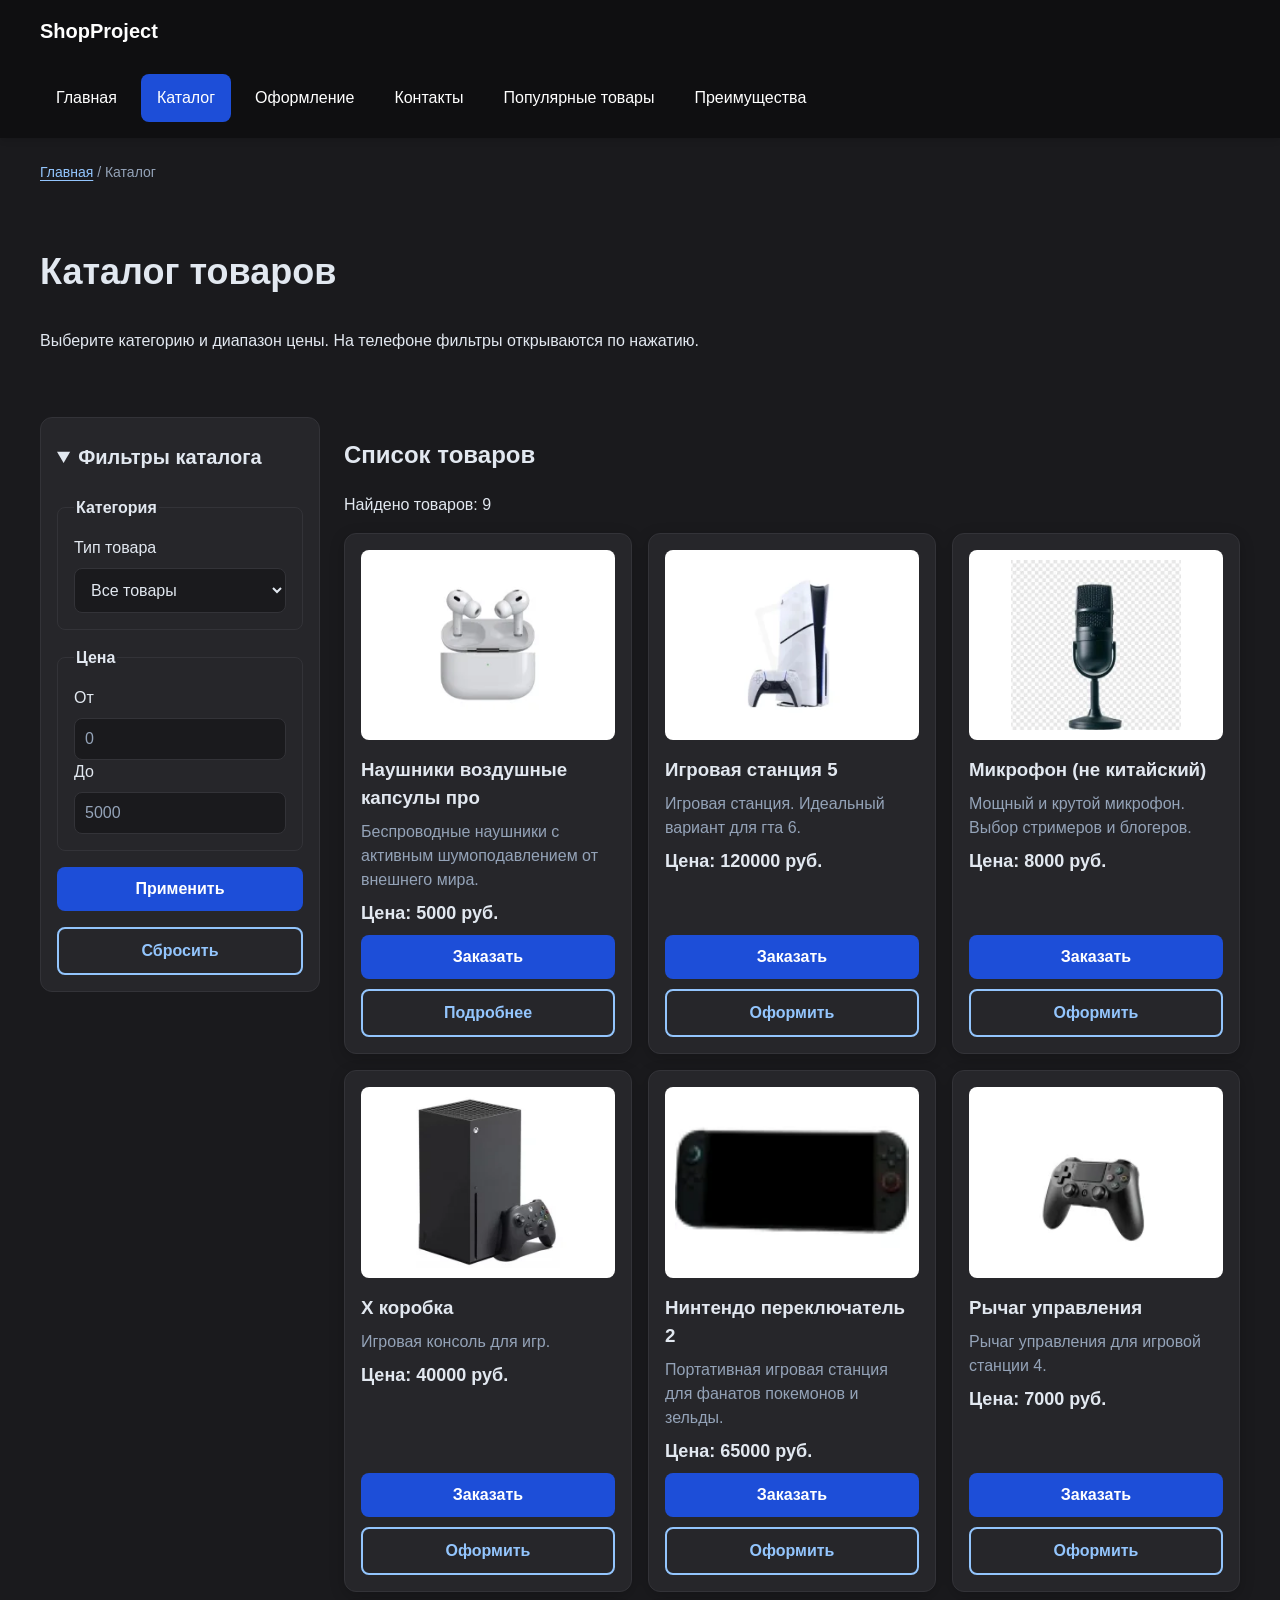
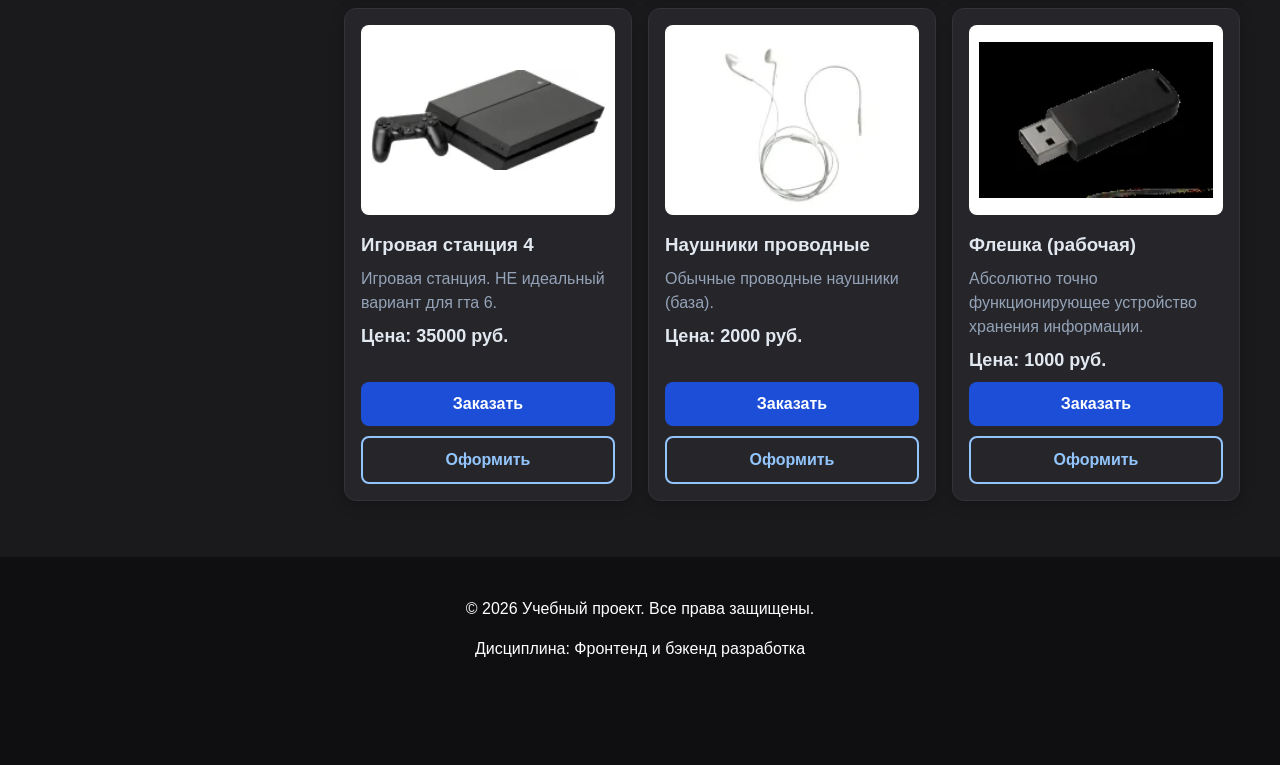
==== commit cd73243c: "fix: prepare responsive project for submission" ====
--- a/catalog.html
+++ b/catalog.html
@@ -12,14 +12,14 @@
     <meta property="og:type" content="website">
     <meta property="og:title" content="Учебный интернет-магазин">
     <meta property="og:description" content="Учебный frontend-проект интернет-магазина.">
-    <meta property="og:image" content="https://Al3xKhrom.github.io/kr1-html-css-shop/images/preview.jpg">
 </head>
 <body id="top">
 <a class="skip-link" href="#main">Перейти к основному содержимому</a>
 <header class="site-header">
     <div class="site-header__inner">
         <a class="site-header__logo" href="index.html">ShopProject</a>
-        <nav class="site-nav" aria-label="Основная навигация">
+        <button class="button button--secondary menu-toggle" type="button" aria-expanded="false" aria-controls="site-menu" hidden>Меню</button>
+        <nav id="site-menu" class="site-nav" aria-label="Основная навигация">
             <ul class="site-nav__list">
                 <li class="site-nav__item"><a class="site-nav__link" href="index.html">Главная</a></li>
                 <li class="site-nav__item"><a class="site-nav__link site-nav__link--active" href="catalog.html" aria-current="page">Каталог</a></li>
@@ -39,30 +39,18 @@
     <section class="section">
         <h1>Каталог товаров</h1>
         <p>
-            На этой странице представлен учебный каталог товаров.
-            В дальнейшем здесь будут добавлены фильтры, сортировка и более
-            подробные карточки.
+            Выберите категорию и диапазон цены. На телефоне фильтры открываются по нажатию.
         </p>
     </section>
     <section class="catalog-layout">
         <aside class="catalog-filters">
-            <h2>Фильтры</h2>
+            <details class="filter-disclosure"><summary>Фильтры каталога</summary>
             <form class="filters-form" action="#" method="get">
-                <fieldset>
-                    <legend>Категория</legend>
-                    <label>
-                        <input type="checkbox" name="category" value="all">
-                        Все товары
-                    </label>
-                    <label>
-                        <input type="checkbox" name="category" value="popular">
-                        Популярные
-                    </label>
-                    <label>
-                        <input type="checkbox" name="category" value="new">
-                        Новинки
-                    </label>
-                </fieldset>
+                <fieldset><legend>Категория</legend>
+                    <label for="filter-category">Тип товара</label>
+                    <select id="filter-category" name="category" class="order-form__select">
+                        <option value="all">Все товары</option><option value="audio">Аудиотехника</option><option value="console">Игровые консоли</option><option value="accessory">Аксессуары</option>
+                    </select></fieldset>
                 <fieldset>
                     <legend>Цена</legend>
                     <label for="price-from">От</label>
@@ -70,14 +58,22 @@
                     <label for="price-to">До</label>
                     <input id="price-to" name="price-to" type="number" min="0" placeholder="5000">
                 </fieldset>
-                <button class="button" type="submit">Применить</button>
+                <p id="filter-error" class="form-errors" role="alert" hidden></p>
+                <button class="button button--primary" type="submit">Применить</button>
+                <button class="button button--secondary" type="reset">Сбросить</button>
             </form>
+            </details>
         </aside>
         <section class="catalog-products">
             <h2>Список товаров</h2>
+            <p id="filter-status" role="status" aria-live="polite">Найдено товаров: 9</p>
+            <p id="filter-empty" hidden>Ничего не найдено. Измените фильтры или нажмите «Сбросить».</p>
             <div class="products-grid">
-            <article class="product-card">
-                <img class="product-card__image" src="images/product-1.jpg" alt="Беспроводные наушники" srcset="images/product-1-100.jpg 100w, images/product-1.jpg 200w" sizes="(min-width: 1280px) 254px, (min-width: 1024px) calc((100vw - 420px) / 2), (min-width: 640px) calc((100vw - 116px) / 2), calc(100vw - 66px)" width="200" height="200" loading="lazy">
+            <article class="product-card" data-category="audio" data-price="5000">
+                <picture>
+                    <source type="image/webp" srcset="images/product-1-100.webp 100w, images/product-1.webp 200w" sizes="(min-width: 1280px) 254px, (min-width: 1024px) calc((100vw - 420px) / 2), (min-width: 640px) calc((100vw - 116px) / 2), calc(100vw - 66px)">
+                    <img class="product-card__image" src="images/product-1.jpg" alt="Беспроводные наушники" srcset="images/product-1-100.jpg 100w, images/product-1.jpg 200w" sizes="(min-width: 1280px) 254px, (min-width: 1024px) calc((100vw - 420px) / 2), (min-width: 640px) calc((100vw - 116px) / 2), calc(100vw - 66px)" width="200" height="200" loading="lazy">
+                </picture>
                 <h3 class="product-card__title">Наушники воздушные капсулы про</h3>
                 <p class="product-card__description">Беспроводные наушники с активным шумоподавлением от внешнего мира.</p>
                 <p class="product-card__price">Цена: 5000 руб.</p>
@@ -86,8 +82,11 @@
                     <a class="button button--secondary" href="product.html" aria-label="Подробнее о наушниках">Подробнее</a>
             </div>
             </article>
-            <article class="product-card">
-                <img class="product-card__image" src="images/product-2.jpg" alt="Игровая станция 5" srcset="images/product-2-100.jpg 100w, images/product-2.jpg 200w" sizes="(min-width: 1280px) 254px, (min-width: 1024px) calc((100vw - 420px) / 2), (min-width: 640px) calc((100vw - 116px) / 2), calc(100vw - 66px)" width="200" height="200" loading="lazy">
+            <article class="product-card" data-category="console" data-price="120000">
+                <picture>
+                    <source type="image/webp" srcset="images/product-2-100.webp 100w, images/product-2.webp 200w" sizes="(min-width: 1280px) 254px, (min-width: 1024px) calc((100vw - 420px) / 2), (min-width: 640px) calc((100vw - 116px) / 2), calc(100vw - 66px)">
+                    <img class="product-card__image" src="images/product-2.jpg" alt="Игровая станция 5" srcset="images/product-2-100.jpg 100w, images/product-2.jpg 200w" sizes="(min-width: 1280px) 254px, (min-width: 1024px) calc((100vw - 420px) / 2), (min-width: 640px) calc((100vw - 116px) / 2), calc(100vw - 66px)" width="200" height="200" loading="lazy">
+                </picture>
                 <h3 class="product-card__title">Игровая станция 5</h3>
                 <p class="product-card__description">Игровая станция. Идеальный вариант для гта 6.</p>
                 <p class="product-card__price">Цена: 120000 руб.</p>
@@ -96,8 +95,11 @@
                     <a class="button button--secondary" href="order.html" aria-label="Оформить заявку: Игровая станция 5">Оформить</a>
             </div>
             </article>
-            <article class="product-card">
-                <img class="product-card__image" src="images/product-3.jpg" alt="Микрофон" srcset="images/product-3-100.jpg 100w, images/product-3.jpg 200w" sizes="(min-width: 1280px) 254px, (min-width: 1024px) calc((100vw - 420px) / 2), (min-width: 640px) calc((100vw - 116px) / 2), calc(100vw - 66px)" width="200" height="200" loading="lazy">
+            <article class="product-card" data-category="audio" data-price="8000">
+                <picture>
+                    <source type="image/webp" srcset="images/product-3-100.webp 100w, images/product-3.webp 200w" sizes="(min-width: 1280px) 254px, (min-width: 1024px) calc((100vw - 420px) / 2), (min-width: 640px) calc((100vw - 116px) / 2), calc(100vw - 66px)">
+                    <img class="product-card__image" src="images/product-3.jpg" alt="Микрофон" srcset="images/product-3-100.jpg 100w, images/product-3.jpg 200w" sizes="(min-width: 1280px) 254px, (min-width: 1024px) calc((100vw - 420px) / 2), (min-width: 640px) calc((100vw - 116px) / 2), calc(100vw - 66px)" width="200" height="200" loading="lazy">
+                </picture>
                 <h3 class="product-card__title">Микрофон (не китайский) </h3>
                 <p class="product-card__description">Мощный и крутой микрофон. Выбор стримеров и блогеров.</p>
                 <p class="product-card__price">Цена: 8000 руб.</p>
@@ -106,8 +108,11 @@
                     <a class="button button--secondary" href="order.html" aria-label="Оформить заявку: Микрофон (не китайский)">Оформить</a>
             </div>
             </article>
-                <article class="product-card">
+                <article class="product-card" data-category="console" data-price="40000">
+                    <picture>
+                    <source type="image/webp" srcset="images/product-4-100.webp 100w, images/product-4.webp 200w" sizes="(min-width: 1280px) 254px, (min-width: 1024px) calc((100vw - 420px) / 2), (min-width: 640px) calc((100vw - 116px) / 2), calc(100vw - 66px)">
                     <img class="product-card__image" src="images/product-4.jpg" alt="Игровая консоль Х коробка" srcset="images/product-4-100.jpg 100w, images/product-4.jpg 200w" sizes="(min-width: 1280px) 254px, (min-width: 1024px) calc((100vw - 420px) / 2), (min-width: 640px) calc((100vw - 116px) / 2), calc(100vw - 66px)" width="200" height="200" loading="lazy">
+                </picture>
                     <h3 class="product-card__title">Х коробка</h3>
                     <p class="product-card__description">Игровая консоль для игр.</p>
                     <p class="product-card__price">Цена: 40000 руб.</p>
@@ -116,8 +121,11 @@
                         <a class="button button--secondary" href="order.html" aria-label="Оформить заявку: Х коробка">Оформить</a>
                 </div>
                 </article>
-                <article class="product-card">
+                <article class="product-card" data-category="console" data-price="65000">
+                    <picture>
+                    <source type="image/webp" srcset="images/product-5-100.webp 100w, images/product-5.webp 200w" sizes="(min-width: 1280px) 254px, (min-width: 1024px) calc((100vw - 420px) / 2), (min-width: 640px) calc((100vw - 116px) / 2), calc(100vw - 66px)">
                     <img class="product-card__image" src="images/product-5.jpg" alt="Нинтендо переключатель 2" srcset="images/product-5-100.jpg 100w, images/product-5.jpg 200w" sizes="(min-width: 1280px) 254px, (min-width: 1024px) calc((100vw - 420px) / 2), (min-width: 640px) calc((100vw - 116px) / 2), calc(100vw - 66px)" width="200" height="112" loading="lazy">
+                </picture>
                     <h3 class="product-card__title">Нинтендо переключатель 2</h3>
                     <p class="product-card__description">Портативная игровая станция для фанатов покемонов и зельды.</p>
                     <p class="product-card__price">Цена: 65000 руб.</p>
@@ -126,8 +134,11 @@
                         <a class="button button--secondary" href="order.html" aria-label="Оформить заявку: Нинтендо переключатель 2">Оформить</a>
                 </div>
                 </article>
-                <article class="product-card">
+                <article class="product-card" data-category="accessory" data-price="7000">
+                    <picture>
+                    <source type="image/webp" srcset="images/product-6-100.webp 100w, images/product-6.webp 200w" sizes="(min-width: 1280px) 254px, (min-width: 1024px) calc((100vw - 420px) / 2), (min-width: 640px) calc((100vw - 116px) / 2), calc(100vw - 66px)">
                     <img class="product-card__image" src="images/product-6.jpg" alt="Игровой контроллер" srcset="images/product-6-100.jpg 100w, images/product-6.jpg 200w" sizes="(min-width: 1280px) 254px, (min-width: 1024px) calc((100vw - 420px) / 2), (min-width: 640px) calc((100vw - 116px) / 2), calc(100vw - 66px)" width="200" height="156" loading="lazy">
+                </picture>
                     <h3 class="product-card__title">Рычаг управления</h3>
                     <p class="product-card__description">Рычаг управления для игровой станции 4.</p>
                     <p class="product-card__price">Цена: 7000 руб.</p>
@@ -136,8 +147,11 @@
                         <a class="button button--secondary" href="order.html" aria-label="Оформить заявку: Рычаг управления">Оформить</a>
                 </div>
                 </article>
-                <article class="product-card">
-                <img class="product-card__image" src="images/product-7.jpg" alt="Игровая станция 4" srcset="images/product-7-100.jpg 100w, images/product-7.jpg 200w" sizes="(min-width: 1280px) 254px, (min-width: 1024px) calc((100vw - 420px) / 2), (min-width: 640px) calc((100vw - 116px) / 2), calc(100vw - 66px)" width="200" height="86" loading="lazy">
+                <article class="product-card" data-category="console" data-price="35000">
+                <picture>
+                    <source type="image/webp" srcset="images/product-7-100.webp 100w, images/product-7.webp 200w" sizes="(min-width: 1280px) 254px, (min-width: 1024px) calc((100vw - 420px) / 2), (min-width: 640px) calc((100vw - 116px) / 2), calc(100vw - 66px)">
+                    <img class="product-card__image" src="images/product-7.jpg" alt="Игровая станция 4" srcset="images/product-7-100.jpg 100w, images/product-7.jpg 200w" sizes="(min-width: 1280px) 254px, (min-width: 1024px) calc((100vw - 420px) / 2), (min-width: 640px) calc((100vw - 116px) / 2), calc(100vw - 66px)" width="200" height="86" loading="lazy">
+                </picture>
                 <h3 class="product-card__title">Игровая станция 4</h3>
                 <p class="product-card__description">Игровая станция. НЕ идеальный вариант для гта 6.</p>
                 <p class="product-card__price">Цена: 35000 руб.</p>
@@ -146,8 +160,11 @@
                         <a class="button button--secondary" href="order.html" aria-label="Оформить заявку: Игровая станция 4">Оформить</a>
             </div>
             </article>
-                <article class="product-card">
+                <article class="product-card" data-category="audio" data-price="2000">
+                    <picture>
+                    <source type="image/webp" srcset="images/product-8-100.webp 100w, images/product-8.webp 200w" sizes="(min-width: 1280px) 254px, (min-width: 1024px) calc((100vw - 420px) / 2), (min-width: 640px) calc((100vw - 116px) / 2), calc(100vw - 66px)">
                     <img class="product-card__image" src="images/product-8.jpg" alt="Наушники проводные" srcset="images/product-8-100.jpg 100w, images/product-8.jpg 200w" sizes="(min-width: 1280px) 254px, (min-width: 1024px) calc((100vw - 420px) / 2), (min-width: 640px) calc((100vw - 116px) / 2), calc(100vw - 66px)" width="200" height="150" loading="lazy">
+                </picture>
                     <h3 class="product-card__title">Наушники проводные</h3>
                     <p class="product-card__description">Обычные проводные наушники (база).</p>
                     <p class="product-card__price">Цена: 2000 руб.</p>
@@ -156,8 +173,11 @@
                         <a class="button button--secondary" href="order.html" aria-label="Оформить заявку: Наушники проводные">Оформить</a>
                 </div>
                 </article>
-                <article class="product-card">
+                <article class="product-card" data-category="accessory" data-price="1000">
+                    <picture>
+                    <source type="image/webp" srcset="images/product-9-100.webp 100w, images/product-9.webp 200w" sizes="(min-width: 1280px) 254px, (min-width: 1024px) calc((100vw - 420px) / 2), (min-width: 640px) calc((100vw - 116px) / 2), calc(100vw - 66px)">
                     <img class="product-card__image" src="images/product-9.jpg" alt="USB-флешка" srcset="images/product-9-100.jpg 100w, images/product-9.jpg 200w" sizes="(min-width: 1280px) 254px, (min-width: 1024px) calc((100vw - 420px) / 2), (min-width: 640px) calc((100vw - 116px) / 2), calc(100vw - 66px)" width="200" height="133" loading="lazy">
+                </picture>
                     <h3 class="product-card__title">Флешка (рабочая)</h3>
                     <p class="product-card__description">Абсолютно точно функционирующее устройство хранения информации.</p>
                     <p class="product-card__price">Цена: 1000 руб.</p>
--- a/css/responsive.css
+++ b/css/responsive.css
@@ -62,4 +62,24 @@
     #popular .products-grid {
         grid-template-columns: repeat(3, minmax(0, 1fr));
     }
-}+}
+/* КР №3: компактное меню, фильтры и карточки характеристик. */
+[hidden] { display: none !important; }
+.site-header__inner { display: flex; flex-wrap: wrap; align-items: center; gap: 12px; }
+.menu-toggle { margin-left: auto; }
+.site-nav { width: 100%; }
+.filter-disclosure summary { padding: 8px 0; min-height: 44px; cursor: pointer; font-weight: 700; font-size: 20px; }
+.filter-disclosure[open] summary { margin-bottom: 16px; }
+.filter-disclosure .filters-form { margin-top: 8px; }
+.mobile-specs dl { display: grid; gap: 12px; margin: 0; }
+.mobile-specs dl > div { padding: 16px; border: 1px solid var(--color-border); border-radius: 12px; background: var(--color-surface); }
+.mobile-specs dt { color: var(--color-muted); font-weight: 700; }
+.mobile-specs dd { margin: 6px 0 0; overflow-wrap: anywhere; }
+.mobile-specs h2 { font-size: 22px; }
+.desktop-specs { display: none; }
+.feedback-form { max-width: 760px; }
+@media (min-width: 768px) {
+    .menu-toggle { display: none; }
+    .mobile-specs { display: none; }
+    .desktop-specs { display: block; }
+}
